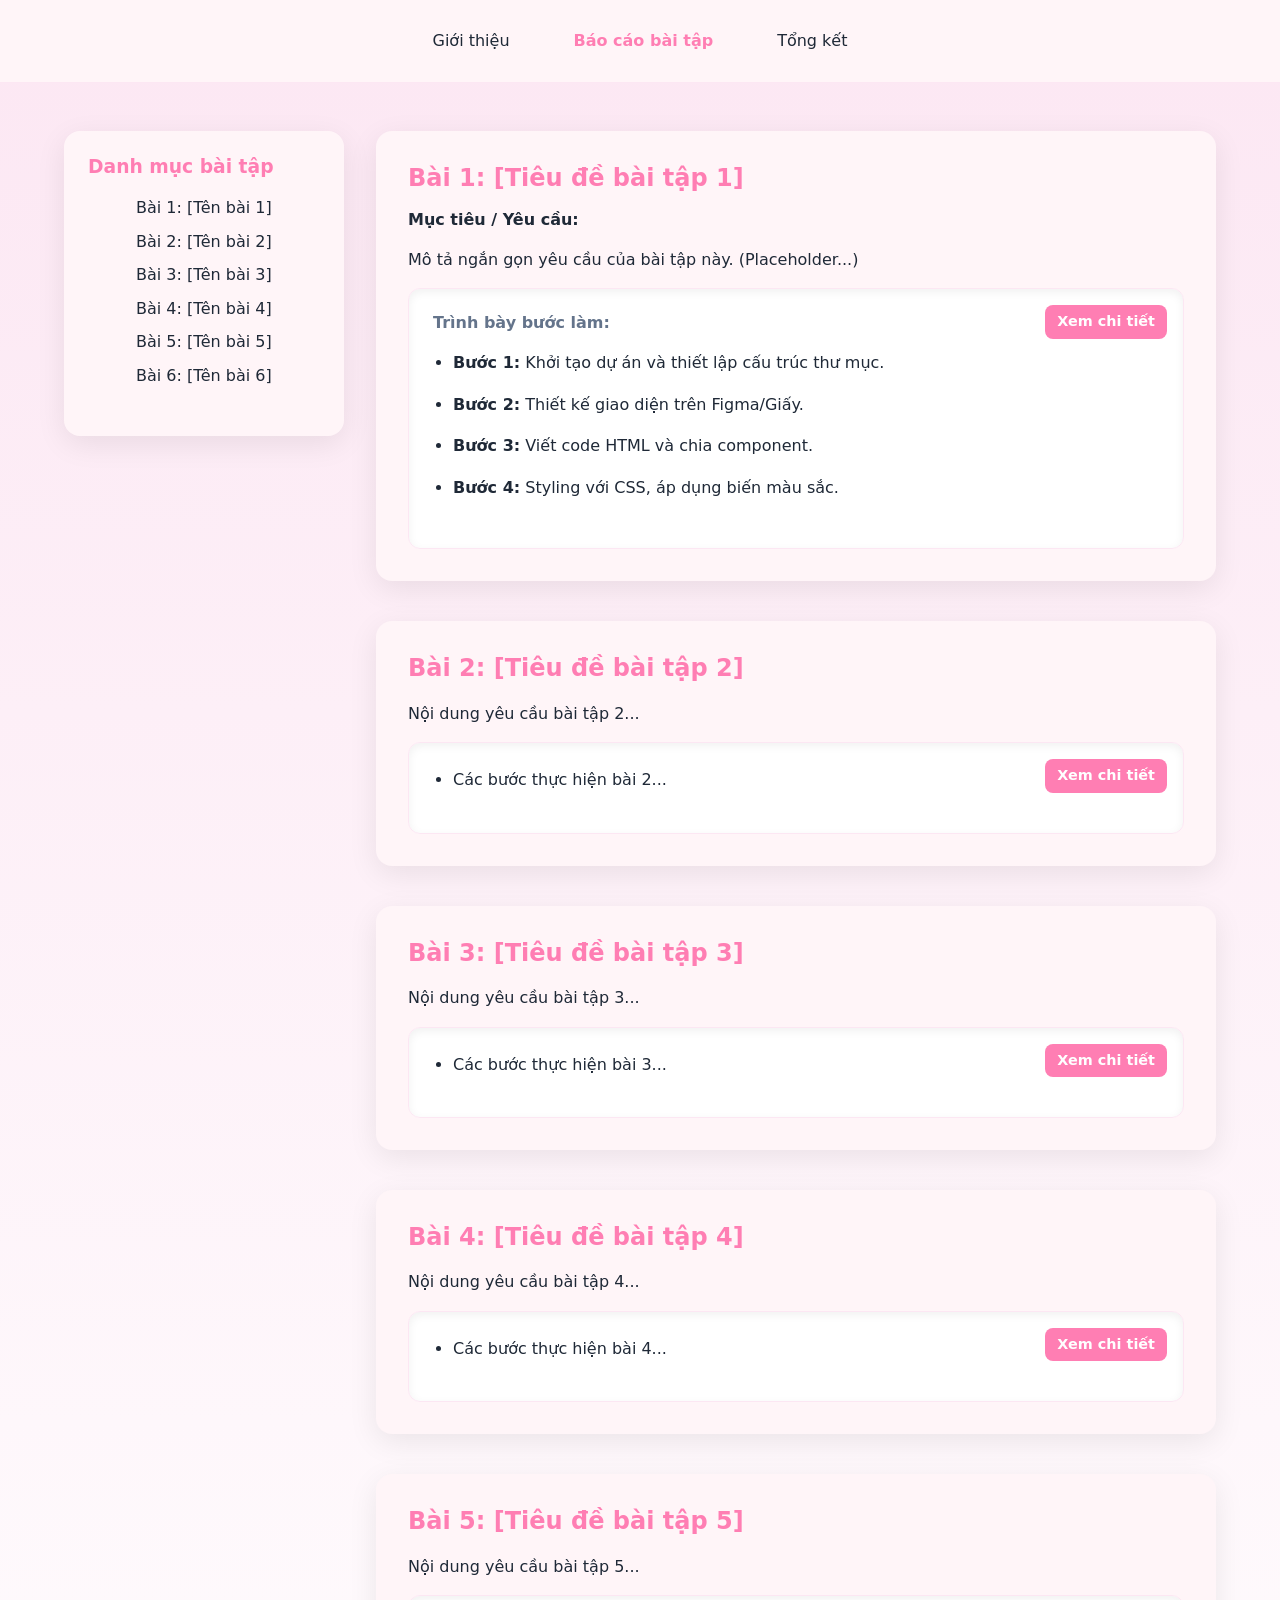
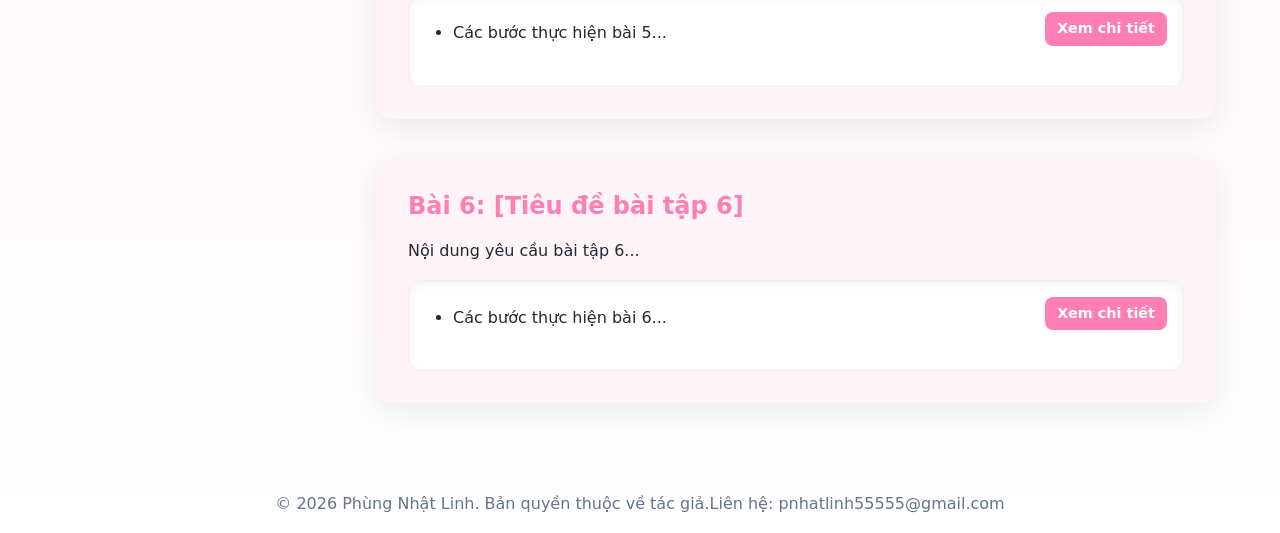
==== pages/report.html @ dfdbf429 "first commit" ====
<!DOCTYPE html>
<html lang="vi">
<head>
    <meta charset="UTF-8">
    <meta name="viewport" content="width=device-width, initial-scale=1.0">
    <title>Báo cáo bài tập - Portfolio</title>
    <!-- Chú ý đường dẫn lùi về 1 thư mục -->
    <link rel="stylesheet" href="../assets/css/global.css">
</head>
<body class="gradient-bg"> <!-- Thêm class gradient-bg vào body -->

    <!-- Header & Navigation -->
    <header class="bg-alt sticky-top" style="border-bottom: 1px solid var(--tertiary);">
        <div class="container py-16">
            <nav class="flex justify-center gap-24">
                <a href="../index.html" class="nav-link">Giới thiệu</a>
                <a href="./report.html" class="nav-link text-primary" style="font-weight: bold;">Báo cáo bài tập</a>
                <a href="./summary.html" class="nav-link">Tổng kết</a>
            </nav>
        </div>
    </header>

    <main class="container py-40">
        <!-- Layout Drawer bên trái và Content bên phải -->
        <div class="grid grid-drawer gap-24">
            
            <!-- Side Navigation Drawer -->
            <aside class="drawer">
                <div class="card-floating p-24 sticky-top" style="top: 80px;">
                    <h3 class="text-primary mb-16">Danh mục bài tập</h3>
                    <ul class="flex flex-col gap-12" style="list-style: none;">
                        <li><a href="#bai1" class="nav-link">Bài 1: [Tên bài 1]</a></li>
                        <li><a href="#bai2" class="nav-link">Bài 2: [Tên bài 2]</a></li>
                        <li><a href="#bai3" class="nav-link">Bài 3: [Tên bài 3]</a></li>
                        <li><a href="#bai4" class="nav-link">Bài 4: [Tên bài 4]</a></li>
                        <li><a href="#bai5" class="nav-link">Bài 5: [Tên bài 5]</a></li>
                        <li><a href="#bai6" class="nav-link">Bài 6: [Tên bài 6]</a></li>
                    </ul>
                </div>
            </aside>

            <!-- Main Content: Các Section Bài Tập -->
            <div class="flex flex-col gap-40">
                
                <!-- BÀI TẬP 1 -->
                <section id="bai1" class="card-floating p-40">
                    <h2 class="text-primary mb-16">Bài 1: [Tiêu đề bài tập 1]</h2>
                    
                    <div class="mb-24">
                        <h4 class="mb-8">Mục tiêu / Yêu cầu:</h4>
                        <p>Mô tả ngắn gọn yêu cầu của bài tập này. (Placeholder...)</p>
                    </div>

                    <!-- Phần trình bày bước làm (Inset Shadow) -->
                    <div class="box-inset p-24" style="position: relative;">
                        <!-- Nút xem chi tiết ở góc phải trên của box -->
                        <button class="btn bg-primary" onclick="openDialog('dialog-pdf-1')" style="position: absolute; top: 16px; right: 16px; font-size: 0.9rem; padding: 6px 12px;">
                            Xem chi tiết
                        </button>
                        
                        <h4 class="mb-16 text-secondary">Trình bày bước làm:</h4>
                        <ul style="padding-left: 20px; display: flex; flex-direction: column; gap: 8px; width: 80%;">
                            <li><strong>Bước 1:</strong> Khởi tạo dự án và thiết lập cấu trúc thư mục.</li>
                            <li><strong>Bước 2:</strong> Thiết kế giao diện trên Figma/Giấy.</li>
                            <li><strong>Bước 3:</strong> Viết code HTML và chia component.</li>
                            <li><strong>Bước 4:</strong> Styling với CSS, áp dụng biến màu sắc.</li>
                        </ul>
                    </div>
                </section>

                <!-- BÀI TẬP 2 (Placeholder) -->
                <section id="bai2" class="card-floating p-40">
                    <h2 class="text-primary mb-16">Bài 2: [Tiêu đề bài tập 2]</h2>
                    <p class="mb-24">Nội dung yêu cầu bài tập 2...</p>
                    <div class="box-inset p-24 relative">
                        <button class="btn bg-primary" onclick="openDialog('dialog-pdf-1')" style="position: absolute; top: 16px; right: 16px; font-size: 0.9rem; padding: 6px 12px;">Xem chi tiết</button>
                        <ul style="padding-left: 20px;">
                            <li>Các bước thực hiện bài 2...</li>
                        </ul>
                    </div>
                </section>

                <!-- BÀI TẬP 3 (Placeholder) -->
                <section id="bai3" class="card-floating p-40">
                    <h2 class="text-primary mb-16">Bài 3: [Tiêu đề bài tập 3]</h2>
                    <p class="mb-24">Nội dung yêu cầu bài tập 3...</p>
                    <div class="box-inset p-24 relative">
                        <button class="btn bg-primary" onclick="openDialog('dialog-pdf-1')" style="position: absolute; top: 16px; right: 16px; font-size: 0.9rem; padding: 6px 12px;">Xem chi tiết</button>
                        <ul style="padding-left: 20px;">
                            <li>Các bước thực hiện bài 3...</li>
                        </ul>
                    </div>
                </section>

                <!-- BÀI TẬP 4 (Placeholder) -->
                <section id="bai4" class="card-floating p-40">
                    <h2 class="text-primary mb-16">Bài 4: [Tiêu đề bài tập 4]</h2>
                    <p class="mb-24">Nội dung yêu cầu bài tập 4...</p>
                    <div class="box-inset p-24 relative">
                        <button class="btn bg-primary" onclick="openDialog('dialog-pdf-1')" style="position: absolute; top: 16px; right: 16px; font-size: 0.9rem; padding: 6px 12px;">Xem chi tiết</button>
                        <ul style="padding-left: 20px;">
                            <li>Các bước thực hiện bài 4...</li>
                        </ul>
                    </div>
                </section>

                <!-- BÀI TẬP 5 (Placeholder) -->
                <section id="bai5" class="card-floating p-40">
                    <h2 class="text-primary mb-16">Bài 5: [Tiêu đề bài tập 5]</h2>
                    <p class="mb-24">Nội dung yêu cầu bài tập 5...</p>
                    <div class="box-inset p-24 relative">
                        <button class="btn bg-primary" onclick="openDialog('dialog-pdf-1')" style="position: absolute; top: 16px; right: 16px; font-size: 0.9rem; padding: 6px 12px;">Xem chi tiết</button>
                        <ul style="padding-left: 20px;">
                            <li>Các bước thực hiện bài 5...</li>
                        </ul>
                    </div>
                </section>

                <!-- BÀI TẬP 6 (Placeholder) -->
                <section id="bai6" class="card-floating p-40">
                    <h2 class="text-primary mb-16">Bài 6: [Tiêu đề bài tập 6]</h2>
                    <p class="mb-24">Nội dung yêu cầu bài tập 6...</p>
                    <div class="box-inset p-24 relative">
                        <button class="btn bg-primary" onclick="openDialog('dialog-pdf-1')" style="position: absolute; top: 16px; right: 16px; font-size: 0.9rem; padding: 6px 12px;">Xem chi tiết</button>
                        <ul style="padding-left: 20px;">
                            <li>Các bước thực hiện bài 6...</li>
                        </ul>
                    </div>
                </section>
            </div>
        </div>
    </main>

    <!-- Hộp thoại Dialog Overlay hiển thị PDF -->
    <div id="dialog-pdf-1" class="overlay hidden">
        <div class="dialog card-floating p-24 flex flex-col">
            <div class="flex justify-between items-center mb-16">
                <h3 class="text-primary">Chi tiết bài làm (PDF)</h3>
                <!-- Nút đóng -->
                <button class="btn bg-error" onclick="closeDialog('dialog-pdf-1')" style="padding: 4px 10px;">Đóng ✖</button>
            </div>
            
            <!-- Vùng không gian hiển thị PDF -->
            <div class="box-inset flex-grow w-100" style="height: 70vh;">
                <!-- Sử dụng iframe để nhúng PDF, thay src bằng đường dẫn file pdf trong thư mục assets -->
                <!-- Ví dụ: src="../assets/sample.pdf" -->
                <iframe src="" width="100%" height="100%" style="border: none;" title="Báo cáo PDF">
                    Trình duyệt của bạn không hỗ trợ xem PDF trực tiếp. Vui lòng tải xuống.
                </iframe>
            </div>
        </div>
    </div>

    <!-- Script nhỏ gọn xử lý Dialog cho tĩnh thuần -->
    <script>
        function openDialog(id) {
            document.getElementById(id).classList.remove('hidden');
            document.body.style.overflow = 'hidden'; // Khóa cuộn trang nền
        }
        function closeDialog(id) {
            document.getElementById(id).classList.add('hidden');
            document.body.style.overflow = 'auto'; // Mở lại cuộn trang
        }
    </script>
</body>
<footer>
    <div class="container text-secondary flex items-center justify-center">
        <p>&copy; 2026 Phùng Nhật Linh. Bản quyền thuộc về tác giả.</p>
        <p>Liên hệ: <a href="mailto:[pnhatlinh55555@gmail.com]" class="text-secondary hover:text-primary">pnhatlinh55555@gmail.com</a></p>
    </div>
</footer>
</html>
---- assets/css/global.css ----
/* =========================================
   GLOBAL CSS - SAKURA THEME (COMPONENT-BASED)
   ========================================= */

/* 1. CSS Reset & Typography */
*, *::before, *::after {
    box-sizing: border-box;
    margin: 0;
    padding: 0;
}

html {
    scroll-behavior: smooth;
}

body {
    font-family: system-ui, -apple-system, BlinkMacSystemFont, "Segoe UI", Roboto, sans-serif;
    line-height: 1.6;
    background-color: var(--bg-color);
    color: var(--text-color);
    transition: background-color 0.3s, color 0.3s;
    font-size: 16px;
}

h1, h2, h3, h4, h5, h6 {
    line-height: 1.3;
    color: var(--text-color);
    margin-bottom: 1rem;
}

p {
    margin-bottom: 1rem;
}

ul, ol {
    list-style: none;
}

a {
    text-decoration: none;
    color: inherit;
    transition: color 0.2s ease;
}

button, input, textarea {
    font-family: inherit;
    border: none;
    outline: none;
}

img {
    max-width: 100%;
    height: auto;
    display: block;
}

/* 2. Biến Theme (Sakura Light/Dark) */
:root {
    --primary: #ff7eb3;      
    --secondary: #64748b;    
    --tertiary: #fce7f3;     
    --success: #10b981;      
    --error: #ef4444;        
    --disable: #94a3b8;      
    
    --bg-color: #ffffff;     
    --bg-alt: #fff5f8;       
    --text-color: #1f2937;
}

@media (prefers-color-scheme: dark) {
    :root {
        --primary: #db2777;      
        --secondary: #475569;
        --tertiary: #374151;     
        --success: #059669;
        --error: #dc2626;
        --disable: #4b5563;
        
        --bg-color: #121212;     
        --bg-alt: #1f1f1f;
        --text-color: #f9fafb;
    }
}

/* 3. Layout Basics */
.container {
    width: 100%;
    max-width: 1200px;
    margin: 0 auto;
    padding: 0 24px;
}

.flex { display: flex; }
.flex-col { flex-direction: column; }
.items-center { align-items: center; }
.justify-center { justify-content: center; }
.justify-between { justify-content: space-between; }
.text-center { text-align: center; }
.text-primary { color: var(--primary); }
.text-secondary { color: var(--secondary); }
.text-error { color: var(--error); }
.relative { position: relative; }
.hidden { display: none !important; }

/* 4. Components */

/* Header & Nav */
header {
    background-color: var(--bg-alt);
    border-bottom: 1px solid var(--tertiary);
    padding: 16px 0;
    position: sticky;
    top: 0;
    z-index: 100;
}

header nav {
    display: flex;
    justify-content: center;
    gap: 16px;
}

.nav-link {
    padding: 12px 24px;
    border-radius: 8px;
    font-weight: 500;
}

.nav-link:hover {
    background-color: var(--tertiary);
    color: var(--primary);
}

/* Nút bấm (Buttons) */
.btn {
    display: inline-flex;
    align-items: center;
    justify-content: center;
    padding: 14px 28px;
    border-radius: 8px;
    font-weight: 600;
    font-size: 1rem;
    cursor: pointer;
    transition: transform 0.2s ease, opacity 0.2s ease;
    line-height: 1.5;
}

.btn:hover {
    opacity: 0.9;
    transform: translateY(-2px);
}

.btn:active {
    transform: translateY(0);
}

.bg-primary { background-color: var(--primary); color: #fff; }
.bg-secondary { background-color: var(--secondary); color: #fff; }
.bg-error { background-color: var(--error); color: #fff; }

/* Floating Card Component */
.card-floating {
    background-color: var(--bg-alt);
    border-radius: 16px;
    padding: 32px;
    box-shadow: 0 8px 30px rgba(0, 0, 0, 0.08);
    transition: box-shadow 0.3s ease;
    margin-bottom: 40px;
}

@media (prefers-color-scheme: dark) {
    .card-floating {
        box-shadow: 0 8px 30px rgba(0, 0, 0, 0.4);
        border: 1px solid var(--tertiary);
    }
}

/* Inset Box Component */
.box-inset {
    background-color: var(--bg-color);
    border-radius: 12px;
    padding: 24px;
    box-shadow: inset 0 3px 10px rgba(0, 0, 0, 0.06);
    border: 1px solid var(--tertiary);
}

@media (prefers-color-scheme: dark) {
    .box-inset {
        box-shadow: inset 0 3px 10px rgba(0, 0, 0, 0.5);
    }
}

/* Content Formatting inside Components */
.card-floating ul, .box-inset ul {
    padding-left: 24px;
    list-style-type: disc;
    margin-bottom: 1rem;
}

.card-floating ul li, .box-inset ul li {
    margin-bottom: 8px;
}

/* Gradient Background (Dành riêng cho body trang Report) */
.gradient-bg {
    background: linear-gradient(180deg, var(--tertiary) 0%, var(--bg-color) 100%);
    /* background: var(--tertiary); */
    min-height: 100vh;
}

@media (prefers-color-scheme: dark) {
    .gradient-bg {
        /* background: linear-gradient(180deg, rgba(219, 39, 119, 0.1) 0%, var(--bg-color) 100%); */
        background: var(--bg-color);
    }
}

/* Grids Layout (Responsive Abstract) */
.grid-hero, .grid-drawer, .grid-cols-2 {
    display: grid;
    gap: 32px;
}

.grid-cols-2 {
    grid-template-columns: 1fr;
}

main.container {
    padding-top: 48px;
    padding-bottom: 48px;
}

/* Drawer / Sidebar */
.drawer .card-floating {
    padding: 24px;
    position: sticky;
    top: 100px;
}

/* Overlay & Dialog (Hộp thoại) */
.overlay {
    position: fixed;
    top: 0;
    left: 0;
    width: 100vw;
    height: 100vh;
    background-color: rgba(0, 0, 0, 0.6);
    backdrop-filter: blur(4px);
    display: flex;
    align-items: center;
    justify-content: center;
    z-index: 1000;
}

.dialog {
    width: 90%;
    max-width: 900px;
    max-height: 90vh;
    overflow-y: auto;
    margin-bottom: 0; /* Override class card-floating */
}

/* Responsive Queries */
@media (min-width: 768px) {
    .grid-hero {
        grid-template-columns: 300px 1fr;
        align-items: center;
    }
    
    .grid-drawer {
        grid-template-columns: 280px 1fr;
        align-items: start;
    }

    .grid-cols-2 {
        grid-template-columns: repeat(2, 1fr);
    }
}
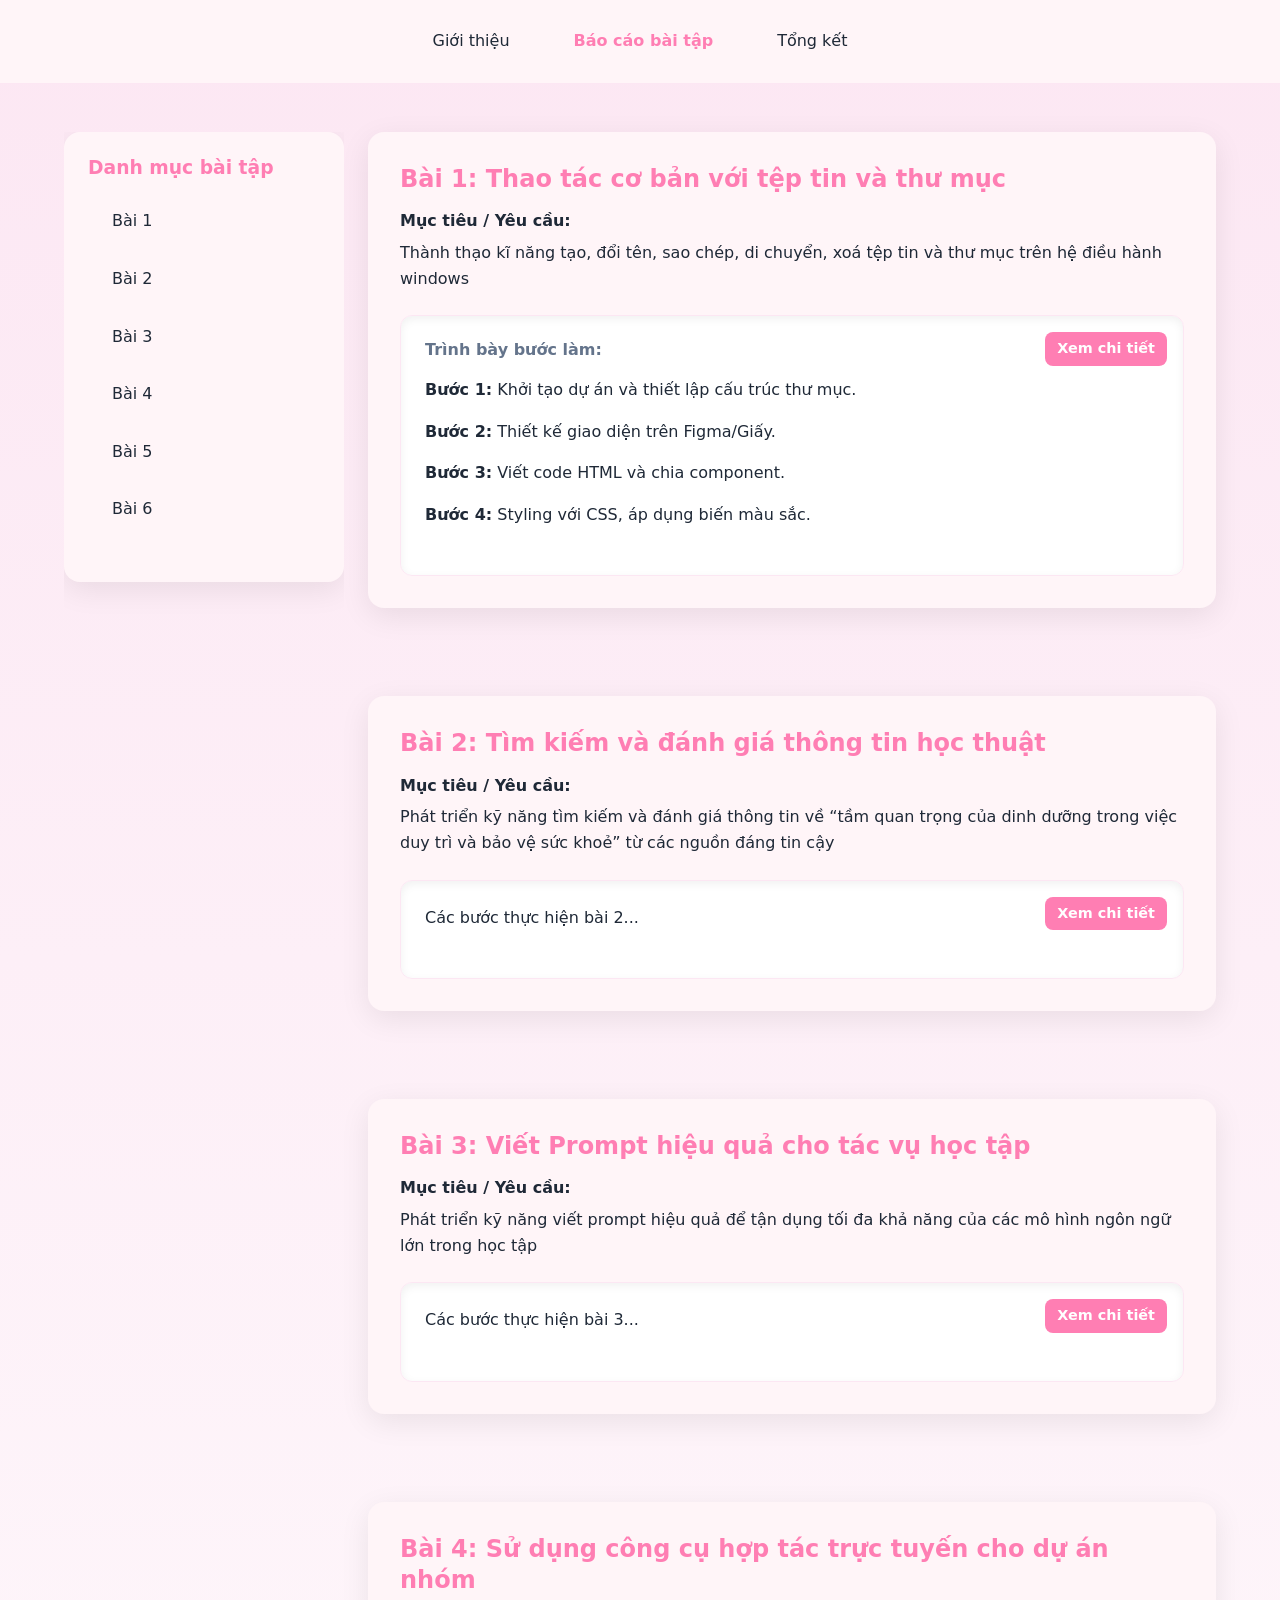
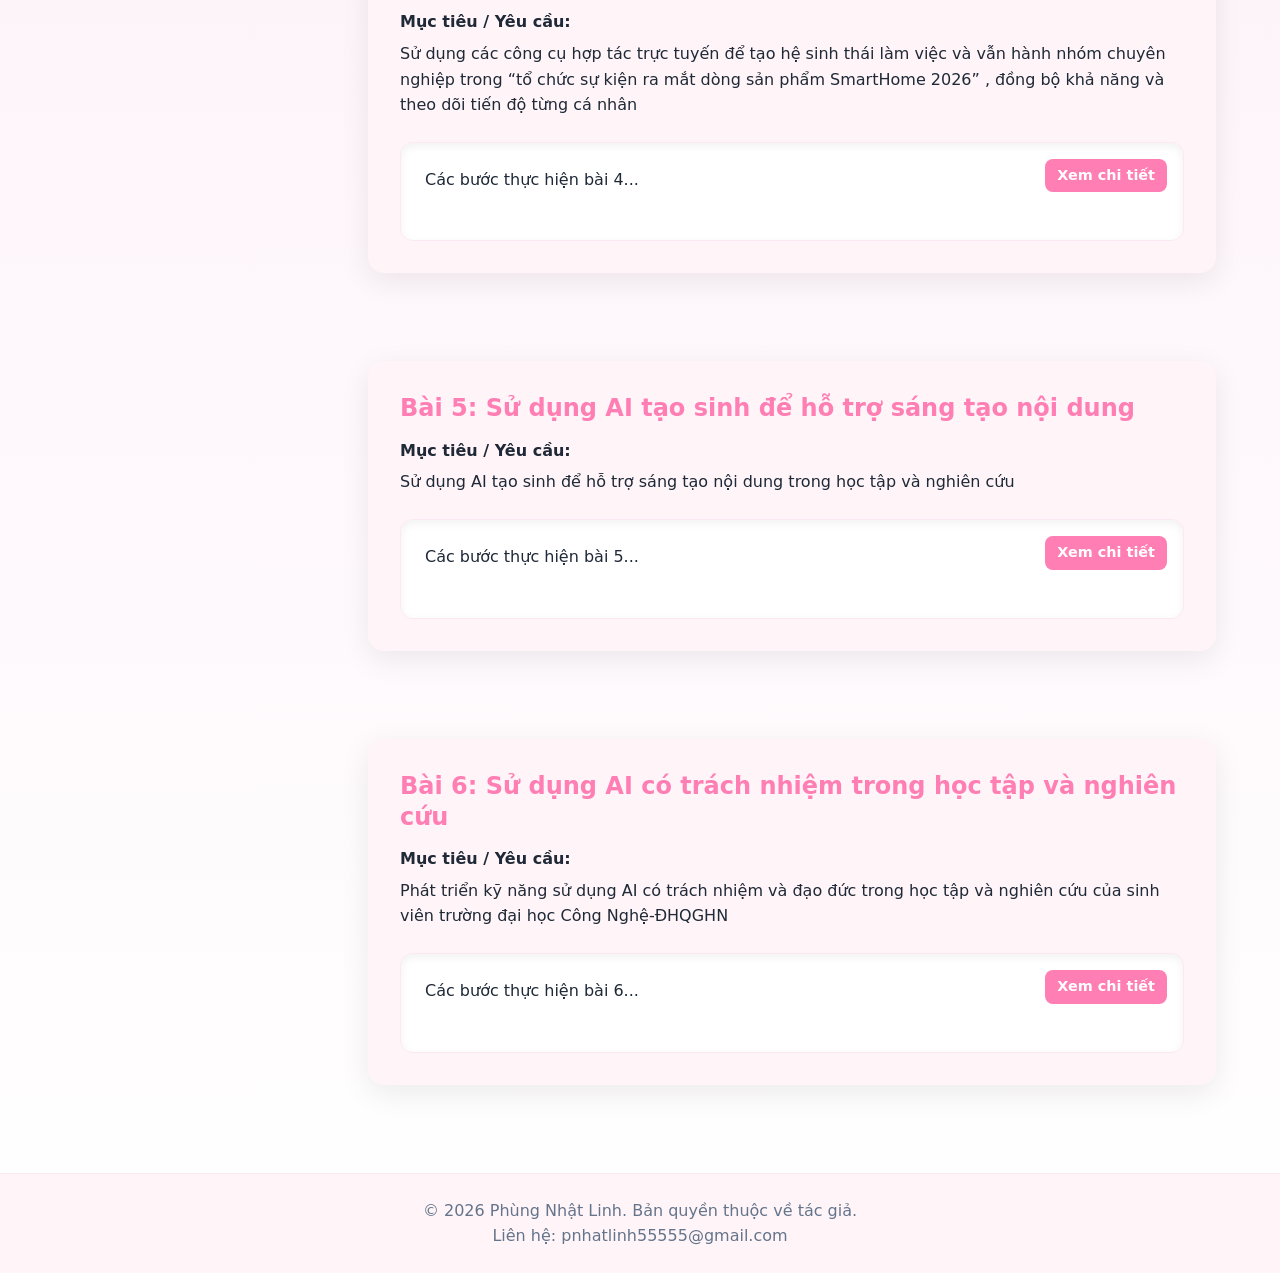
==== commit e8629fae: "1" ====
--- a/pages/report.html
+++ b/pages/report.html
@@ -4,15 +4,14 @@
     <meta charset="UTF-8">
     <meta name="viewport" content="width=device-width, initial-scale=1.0">
     <title>Báo cáo bài tập - Portfolio</title>
-    <!-- Chú ý đường dẫn lùi về 1 thư mục -->
     <link rel="stylesheet" href="../assets/css/global.css">
 </head>
-<body class="gradient-bg"> <!-- Thêm class gradient-bg vào body -->
+<body class="gradient-bg">
 
     <!-- Header & Navigation -->
-    <header class="bg-alt sticky-top" style="border-bottom: 1px solid var(--tertiary);">
-        <div class="container py-16">
-            <nav class="flex justify-center gap-24">
+    <header>
+        <div class="container">
+            <nav>
                 <a href="../index.html" class="nav-link">Giới thiệu</a>
                 <a href="./report.html" class="nav-link text-primary" style="font-weight: bold;">Báo cáo bài tập</a>
                 <a href="./summary.html" class="nav-link">Tổng kết</a>
@@ -20,46 +19,43 @@
         </div>
     </header>
 
-    <main class="container py-40">
-        <!-- Layout Drawer bên trái và Content bên phải -->
-        <div class="grid grid-drawer gap-24">
+    <main class="container">
+        <!-- Layout Wrapper cho Drawer & Content -->
+        <div class="layout-wrapper">
             
             <!-- Side Navigation Drawer -->
-            <aside class="drawer">
-                <div class="card-floating p-24 sticky-top" style="top: 80px;">
-                    <h3 class="text-primary mb-16">Danh mục bài tập</h3>
-                    <ul class="flex flex-col gap-12" style="list-style: none;">
-                        <li><a href="#bai1" class="nav-link">Bài 1: [Tên bài 1]</a></li>
-                        <li><a href="#bai2" class="nav-link">Bài 2: [Tên bài 2]</a></li>
-                        <li><a href="#bai3" class="nav-link">Bài 3: [Tên bài 3]</a></li>
-                        <li><a href="#bai4" class="nav-link">Bài 4: [Tên bài 4]</a></li>
-                        <li><a href="#bai5" class="nav-link">Bài 5: [Tên bài 5]</a></li>
-                        <li><a href="#bai6" class="nav-link">Bài 6: [Tên bài 6]</a></li>
+            <aside class="drawer drawer-open">
+                <div class="card-floating" style="padding: 24px;">
+                    <h3 class="text-primary drawer-title">Danh mục bài tập</h3>
+                    <ul class="flex flex-col">
+                        <li><a href="#bai1" class="nav-link">Bài 1</a></li>
+                        <li><a href="#bai2" class="nav-link">Bài 2</a></li>
+                        <li><a href="#bai3" class="nav-link">Bài 3</a></li>
+                        <li><a href="#bai4" class="nav-link">Bài 4</a></li>
+                        <li><a href="#bai5" class="nav-link">Bài 5</a></li>
+                        <li><a href="#bai6" class="nav-link">Bài 6</a></li>
                     </ul>
                 </div>
             </aside>
 
             <!-- Main Content: Các Section Bài Tập -->
-            <div class="flex flex-col gap-40">
+            <div class="content-main">
                 
                 <!-- BÀI TẬP 1 -->
-                <section id="bai1" class="card-floating p-40">
-                    <h2 class="text-primary mb-16">Bài 1: [Tiêu đề bài tập 1]</h2>
+                <section id="bai1" class="card-floating">
+                    <h2 class="text-primary">Bài 1: Thao tác cơ bản với tệp tin và thư mục</h2>
                     
-                    <div class="mb-24">
-                        <h4 class="mb-8">Mục tiêu / Yêu cầu:</h4>
-                        <p>Mô tả ngắn gọn yêu cầu của bài tập này. (Placeholder...)</p>
+                    <div class="task-desc">
+                        <h4>Mục tiêu / Yêu cầu:</h4>
+                        <p>Thành thạo kĩ năng tạo, đổi tên, sao chép, di chuyển, xoá tệp tin và thư mục trên hệ điều hành windows</p>
                     </div>
 
-                    <!-- Phần trình bày bước làm (Inset Shadow) -->
-                    <div class="box-inset p-24" style="position: relative;">
-                        <!-- Nút xem chi tiết ở góc phải trên của box -->
-                        <button class="btn bg-primary" onclick="openDialog('dialog-pdf-1')" style="position: absolute; top: 16px; right: 16px; font-size: 0.9rem; padding: 6px 12px;">
-                            Xem chi tiết
-                        </button>
+                    <!-- Phần trình bày bước làm -->
+                    <div class="box-inset relative">
+                        <button class="btn bg-primary btn-detail" onclick="openDialog('1.pdf')">Xem chi tiết</button>
                         
-                        <h4 class="mb-16 text-secondary">Trình bày bước làm:</h4>
-                        <ul style="padding-left: 20px; display: flex; flex-direction: column; gap: 8px; width: 80%;">
+                        <h4 class="text-secondary">Trình bày bước làm:</h4>
+                        <ul class="step-list">
                             <li><strong>Bước 1:</strong> Khởi tạo dự án và thiết lập cấu trúc thư mục.</li>
                             <li><strong>Bước 2:</strong> Thiết kế giao diện trên Figma/Giấy.</li>
                             <li><strong>Bước 3:</strong> Viết code HTML và chia component.</li>
@@ -68,105 +64,129 @@
                     </div>
                 </section>
 
-                <!-- BÀI TẬP 2 (Placeholder) -->
-                <section id="bai2" class="card-floating p-40">
-                    <h2 class="text-primary mb-16">Bài 2: [Tiêu đề bài tập 2]</h2>
-                    <p class="mb-24">Nội dung yêu cầu bài tập 2...</p>
-                    <div class="box-inset p-24 relative">
-                        <button class="btn bg-primary" onclick="openDialog('dialog-pdf-1')" style="position: absolute; top: 16px; right: 16px; font-size: 0.9rem; padding: 6px 12px;">Xem chi tiết</button>
-                        <ul style="padding-left: 20px;">
+                <!-- BÀI TẬP 2 -->
+                <section id="bai2" class="card-floating">
+                    <h2 class="text-primary">Bài 2: Tìm kiếm và đánh giá thông tin học thuật</h2>
+                    <div class="task-desc">
+                        <h4>Mục tiêu / Yêu cầu:</h4>
+                        <p>Phát triển kỹ năng tìm kiếm và đánh giá thông tin về “tầm quan trọng của dinh dưỡng trong việc duy trì và bảo vệ sức khoẻ” từ các nguồn đáng tin cậy</p>
+                    </div>
+                    <div class="box-inset relative">
+                        <button class="btn bg-primary btn-detail" onclick="openDialog('2.pdf')">Xem chi tiết</button>
+                        <ul class="step-list">
                             <li>Các bước thực hiện bài 2...</li>
                         </ul>
                     </div>
                 </section>
 
-                <!-- BÀI TẬP 3 (Placeholder) -->
-                <section id="bai3" class="card-floating p-40">
-                    <h2 class="text-primary mb-16">Bài 3: [Tiêu đề bài tập 3]</h2>
-                    <p class="mb-24">Nội dung yêu cầu bài tập 3...</p>
-                    <div class="box-inset p-24 relative">
-                        <button class="btn bg-primary" onclick="openDialog('dialog-pdf-1')" style="position: absolute; top: 16px; right: 16px; font-size: 0.9rem; padding: 6px 12px;">Xem chi tiết</button>
-                        <ul style="padding-left: 20px;">
+                <!-- BÀI TẬP 3 -->
+                <section id="bai3" class="card-floating">
+                    <h2 class="text-primary">Bài 3: Viết Prompt hiệu quả cho tác vụ học tập</h2>
+                    <div class="task-desc">
+                        <h4>Mục tiêu / Yêu cầu:</h4>
+                        <p>Phát triển kỹ năng viết prompt hiệu quả để tận dụng tối đa khả năng của các mô hình ngôn ngữ lớn trong học tập</p>
+                    </div>
+                    <div class="box-inset relative">
+                        <button class="btn bg-primary btn-detail" onclick="openDialog('3.pdf')">Xem chi tiết</button>
+                        <ul class="step-list">
                             <li>Các bước thực hiện bài 3...</li>
                         </ul>
                     </div>
                 </section>
 
-                <!-- BÀI TẬP 4 (Placeholder) -->
-                <section id="bai4" class="card-floating p-40">
-                    <h2 class="text-primary mb-16">Bài 4: [Tiêu đề bài tập 4]</h2>
-                    <p class="mb-24">Nội dung yêu cầu bài tập 4...</p>
-                    <div class="box-inset p-24 relative">
-                        <button class="btn bg-primary" onclick="openDialog('dialog-pdf-1')" style="position: absolute; top: 16px; right: 16px; font-size: 0.9rem; padding: 6px 12px;">Xem chi tiết</button>
-                        <ul style="padding-left: 20px;">
+                <!-- BÀI TẬP 4 -->
+                <section id="bai4" class="card-floating">
+                    <h2 class="text-primary">Bài 4: Sử dụng công cụ hợp tác trực tuyến cho dự án nhóm</h2>
+                    <div class="task-desc">
+                        <h4>Mục tiêu / Yêu cầu:</h4>
+                        <p>Sử dụng các công cụ hợp tác trực tuyến để tạo hệ sinh thái làm việc và vẫn hành nhóm chuyên nghiệp trong “tổ chức sự kiện ra mắt dòng sản phẩm SmartHome 2026” , đồng bộ khả năng và theo dõi tiến độ từng cá nhân</p>
+                    </div>
+                    <div class="box-inset relative">
+                        <button class="btn bg-primary btn-detail" onclick="openDialog('4.pdf')">Xem chi tiết</button>
+                        <ul class="step-list">
                             <li>Các bước thực hiện bài 4...</li>
                         </ul>
                     </div>
                 </section>
 
-                <!-- BÀI TẬP 5 (Placeholder) -->
-                <section id="bai5" class="card-floating p-40">
-                    <h2 class="text-primary mb-16">Bài 5: [Tiêu đề bài tập 5]</h2>
-                    <p class="mb-24">Nội dung yêu cầu bài tập 5...</p>
-                    <div class="box-inset p-24 relative">
-                        <button class="btn bg-primary" onclick="openDialog('dialog-pdf-1')" style="position: absolute; top: 16px; right: 16px; font-size: 0.9rem; padding: 6px 12px;">Xem chi tiết</button>
-                        <ul style="padding-left: 20px;">
+                <!-- BÀI TẬP 5 -->
+                <section id="bai5" class="card-floating">
+                    <h2 class="text-primary">Bài 5: Sử dụng AI tạo sinh để hỗ trợ sáng tạo nội dung</h2>
+                    <div class="task-desc">
+                        <h4>Mục tiêu / Yêu cầu:</h4>
+                        <p>Sử dụng AI tạo sinh để hỗ trợ sáng tạo nội dung trong học tập và nghiên cứu</p>
+                    </div>
+                    <div class="box-inset relative">
+                        <button class="btn bg-primary btn-detail" onclick="openDialog('5.pdf')">Xem chi tiết</button>
+                        <ul class="step-list">
                             <li>Các bước thực hiện bài 5...</li>
                         </ul>
                     </div>
                 </section>
 
-                <!-- BÀI TẬP 6 (Placeholder) -->
-                <section id="bai6" class="card-floating p-40">
-                    <h2 class="text-primary mb-16">Bài 6: [Tiêu đề bài tập 6]</h2>
-                    <p class="mb-24">Nội dung yêu cầu bài tập 6...</p>
-                    <div class="box-inset p-24 relative">
-                        <button class="btn bg-primary" onclick="openDialog('dialog-pdf-1')" style="position: absolute; top: 16px; right: 16px; font-size: 0.9rem; padding: 6px 12px;">Xem chi tiết</button>
-                        <ul style="padding-left: 20px;">
+                <!-- BÀI TẬP 6 -->
+                <section id="bai6" class="card-floating">
+                    <h2 class="text-primary">Bài 6: Sử dụng AI có trách nhiệm trong học tập và nghiên cứu</h2>
+                    <div class="task-desc">
+                        <h4>Mục tiêu / Yêu cầu:</h4>
+                        <p>Phát triển kỹ năng sử dụng AI có trách nhiệm và đạo đức trong học tập và nghiên cứu của sinh viên trường đại học Công Nghệ-ĐHQGHN</p>
+                    </div>
+                    <div class="box-inset relative">
+                        <button class="btn bg-primary btn-detail" onclick="openDialog('6.pdf')">Xem chi tiết</button>
+                        <ul class="step-list">
                             <li>Các bước thực hiện bài 6...</li>
                         </ul>
                     </div>
                 </section>
+
             </div>
         </div>
     </main>
 
-    <!-- Hộp thoại Dialog Overlay hiển thị PDF -->
-    <div id="dialog-pdf-1" class="overlay hidden">
-        <div class="dialog card-floating p-24 flex flex-col">
-            <div class="flex justify-between items-center mb-16">
+    <!-- Footer -->
+    <footer class="site-footer">
+        <div class="container text-secondary flex flex-col items-center justify-center">
+            <p>&copy; 2026 Phùng Nhật Linh. Bản quyền thuộc về tác giả.</p>
+            <p>Liên hệ: <a href="mailto:pnhatlinh55555@gmail.com" class="text-secondary hover:text-primary">pnhatlinh55555@gmail.com</a></p>
+        </div>
+    </footer>
+
+    <!-- Hộp thoại Dialog -->
+    <div id="dialog-pdf" class="overlay hidden">
+        <div class="dialog card-floating flex flex-col">
+            <div class="dialog-header flex justify-between items-center">
                 <h3 class="text-primary">Chi tiết bài làm (PDF)</h3>
-                <!-- Nút đóng -->
-                <button class="btn bg-error" onclick="closeDialog('dialog-pdf-1')" style="padding: 4px 10px;">Đóng ✖</button>
+                <button class="btn bg-error" onclick="closeDialog('dialog-pdf')">Đóng ✖</button>
             </div>
             
-            <!-- Vùng không gian hiển thị PDF -->
-            <div class="box-inset flex-grow w-100" style="height: 70vh;">
-                <!-- Sử dụng iframe để nhúng PDF, thay src bằng đường dẫn file pdf trong thư mục assets -->
-                <!-- Ví dụ: src="../assets/sample.pdf" -->
-                <iframe src="" width="100%" height="100%" style="border: none;" title="Báo cáo PDF">
+            <div class="box-inset flex-grow dialog-content">
+                <iframe id="pdf-viewer" src="" width="100%" height="100%" style="border: none;" title="Báo cáo PDF">
                     Trình duyệt của bạn không hỗ trợ xem PDF trực tiếp. Vui lòng tải xuống.
                 </iframe>
             </div>
         </div>
     </div>
 
-    <!-- Script nhỏ gọn xử lý Dialog cho tĩnh thuần -->
+    <!-- Script xử lý Dialog -->
     <script>
-        function openDialog(id) {
-            document.getElementById(id).classList.remove('hidden');
-            document.body.style.overflow = 'hidden'; // Khóa cuộn trang nền
+        function openDialog(fileName) {
+            const iframe = document.getElementById('pdf-viewer');
+            iframe.src = '../assets/pdf/' + fileName;
+            
+            // Mở hộp thoại
+            document.getElementById('dialog-pdf').classList.remove('hidden');
+            document.body.style.overflow = 'hidden';
         }
+
         function closeDialog(id) {
             document.getElementById(id).classList.add('hidden');
-            document.body.style.overflow = 'auto'; // Mở lại cuộn trang
+            document.body.style.overflow = 'auto'; 
+            
+            // Reset iframe khi đóng để giải phóng bộ nhớ
+            if(id === 'dialog-pdf') {
+                document.getElementById('pdf-viewer').src = '';
+            }
         }
     </script>
 </body>
-<footer>
-    <div class="container text-secondary flex items-center justify-center">
-        <p>&copy; 2026 Phùng Nhật Linh. Bản quyền thuộc về tác giả.</p>
-        <p>Liên hệ: <a href="mailto:[pnhatlinh55555@gmail.com]" class="text-secondary hover:text-primary">pnhatlinh55555@gmail.com</a></p>
-    </div>
-</footer>
 </html>
--- a/assets/css/global.css
+++ b/assets/css/global.css
@@ -11,6 +11,7 @@
 
 html {
     scroll-behavior: smooth;
+    scroll-padding-top: calc(var(--header-height) + 48px)
 }
 
 body {
@@ -20,6 +21,10 @@
     color: var(--text-color);
     transition: background-color 0.3s, color 0.3s;
     font-size: 16px;
+
+    display: flex;
+    flex-direction: column;
+    min-height: 100vh;
 }
 
 h1, h2, h3, h4, h5, h6 {
@@ -66,6 +71,8 @@
     --bg-color: #ffffff;     
     --bg-alt: #fff5f8;       
     --text-color: #1f2937;
+
+    --header-height: 84px;
 }
 
 @media (prefers-color-scheme: dark) {
@@ -80,6 +87,8 @@
         --bg-color: #121212;     
         --bg-alt: #1f1f1f;
         --text-color: #f9fafb;
+
+        --header-height: 84px;
     }
 }
 
@@ -113,6 +122,7 @@
     position: sticky;
     top: 0;
     z-index: 100;
+    height: var(--header-height);
 }
 
 header nav {
@@ -122,6 +132,7 @@
 }
 
 .nav-link {
+    display: block;
     padding: 12px 24px;
     border-radius: 8px;
     font-weight: 500;
@@ -193,8 +204,8 @@
 
 /* Content Formatting inside Components */
 .card-floating ul, .box-inset ul {
-    padding-left: 24px;
-    list-style-type: disc;
+    padding-left: 0;
+    list-style: none;
     margin-bottom: 1rem;
 }
 
@@ -229,13 +240,6 @@
 main.container {
     padding-top: 48px;
     padding-bottom: 48px;
-}
-
-/* Drawer / Sidebar */
-.drawer .card-floating {
-    padding: 24px;
-    position: sticky;
-    top: 100px;
 }
 
 /* Overlay & Dialog (Hộp thoại) */
@@ -257,9 +261,12 @@
     width: 90%;
     max-width: 900px;
     max-height: 90vh;
+    padding: 24px;
     overflow-y: auto;
     margin-bottom: 0; /* Override class card-floating */
 }
+    .dialog-header { margin-bottom: 16px; }
+    .dialog-content { height: 70vh; }
 
 /* Responsive Queries */
 @media (min-width: 768px) {
@@ -276,4 +283,77 @@
     .grid-cols-2 {
         grid-template-columns: repeat(2, 1fr);
     }
+}
+
+/* Layout Wrapper & Main Content */
+.layout-wrapper {
+    display: flex;
+    align-items: flex-start;
+    gap: 24px;
+}
+
+.content-main {
+    flex-grow: 1;
+    min-width: 0; /* Ngăn nội dung tràn chiều ngang */
+    display: flex;
+    flex-direction: column;
+    gap: 48px;
+}
+
+/* Drawer Component (Sticky & States) */
+.drawer {
+    position: sticky;
+    top: calc(var(--header-height) + 48px);
+    height: calc(100vh - var(--header-height) - 96px);
+    overflow-y: auto;
+    transition: width 0.3s ease, padding 0.3s ease;
+    flex-shrink: 0;
+    margin-bottom: 0; 
+}
+
+.drawer::-webkit-scrollbar { width: 4px; }
+.drawer::-webkit-scrollbar-thumb { background: var(--tertiary); border-radius: 4px; }
+
+.drawer-open { width: 280px; }
+.drawer-minimize { width: 80px; padding: 24px 12px; }
+.drawer-minimize .drawer-title { display: none; }
+.drawer-minimize .nav-link { font-size: 0; padding: 12px 8px; text-align: center; }
+
+/* Spacing cho Heading & Text trong Components */
+.drawer-title { margin-bottom: 16px; }
+
+.card-floating h2 { margin-bottom: 16px; }
+
+.task-desc { margin-bottom: 24px; }
+.task-desc h4 { margin-bottom: 8px; }
+
+.box-inset h4 { margin-bottom: 16px; }
+
+/* Component: Nút chi tiết góc phải */
+.btn-detail {
+    position: absolute;
+    top: 16px;
+    right: 16px;
+    font-size: 0.9rem;
+    padding: 6px 12px;
+}
+
+/* Component: Danh sách bước làm */
+.step-list {
+    padding-left: 20px;
+    width: 80%;
+    display: flex;
+    flex-direction: column;
+    gap: 8px;
+}
+
+.site-footer {
+    background-color: var(--bg-alt);
+    border-top: 1px solid var(--tertiary);
+    padding: 24px 0;
+    margin-top: auto; /* Đẩy footer xuống đáy cùng màn hình */
+}
+
+.site-footer p {
+    margin-bottom: 0; /* Reset margin mặc định của thẻ p */
 }
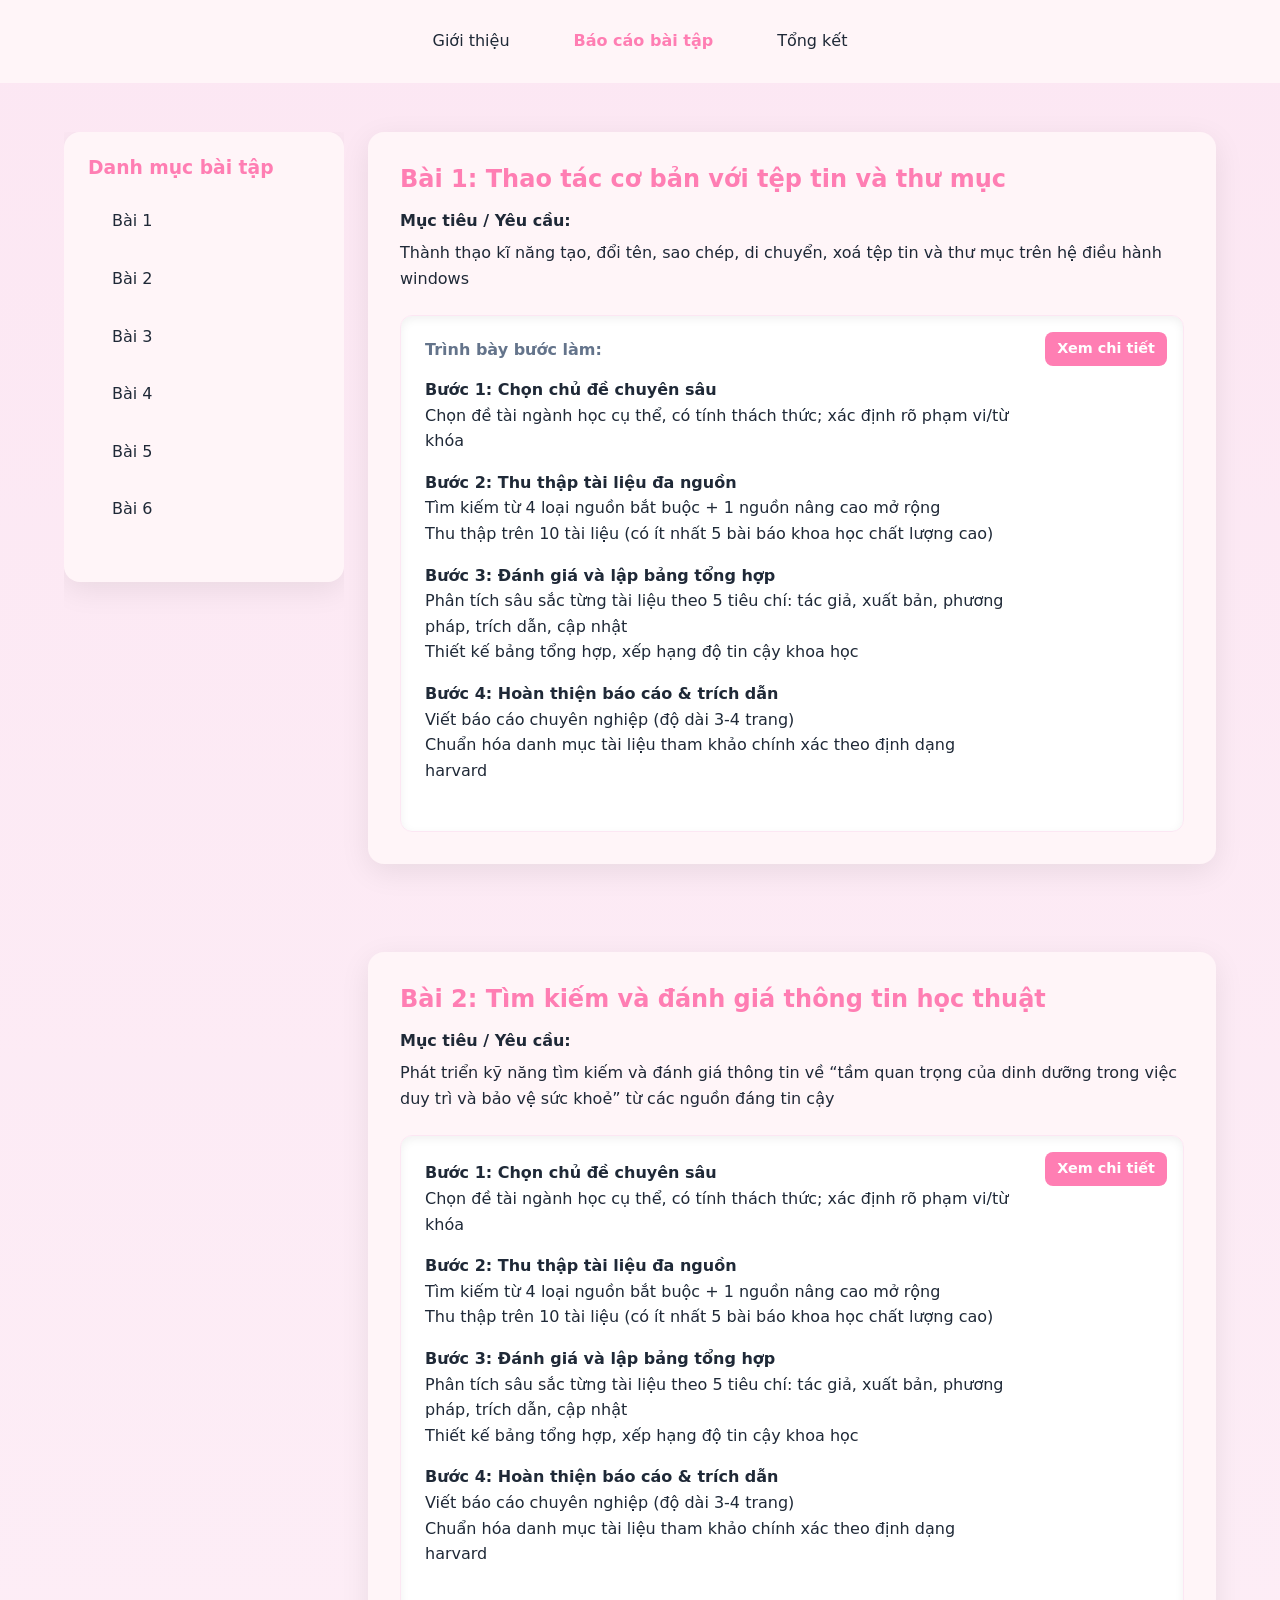
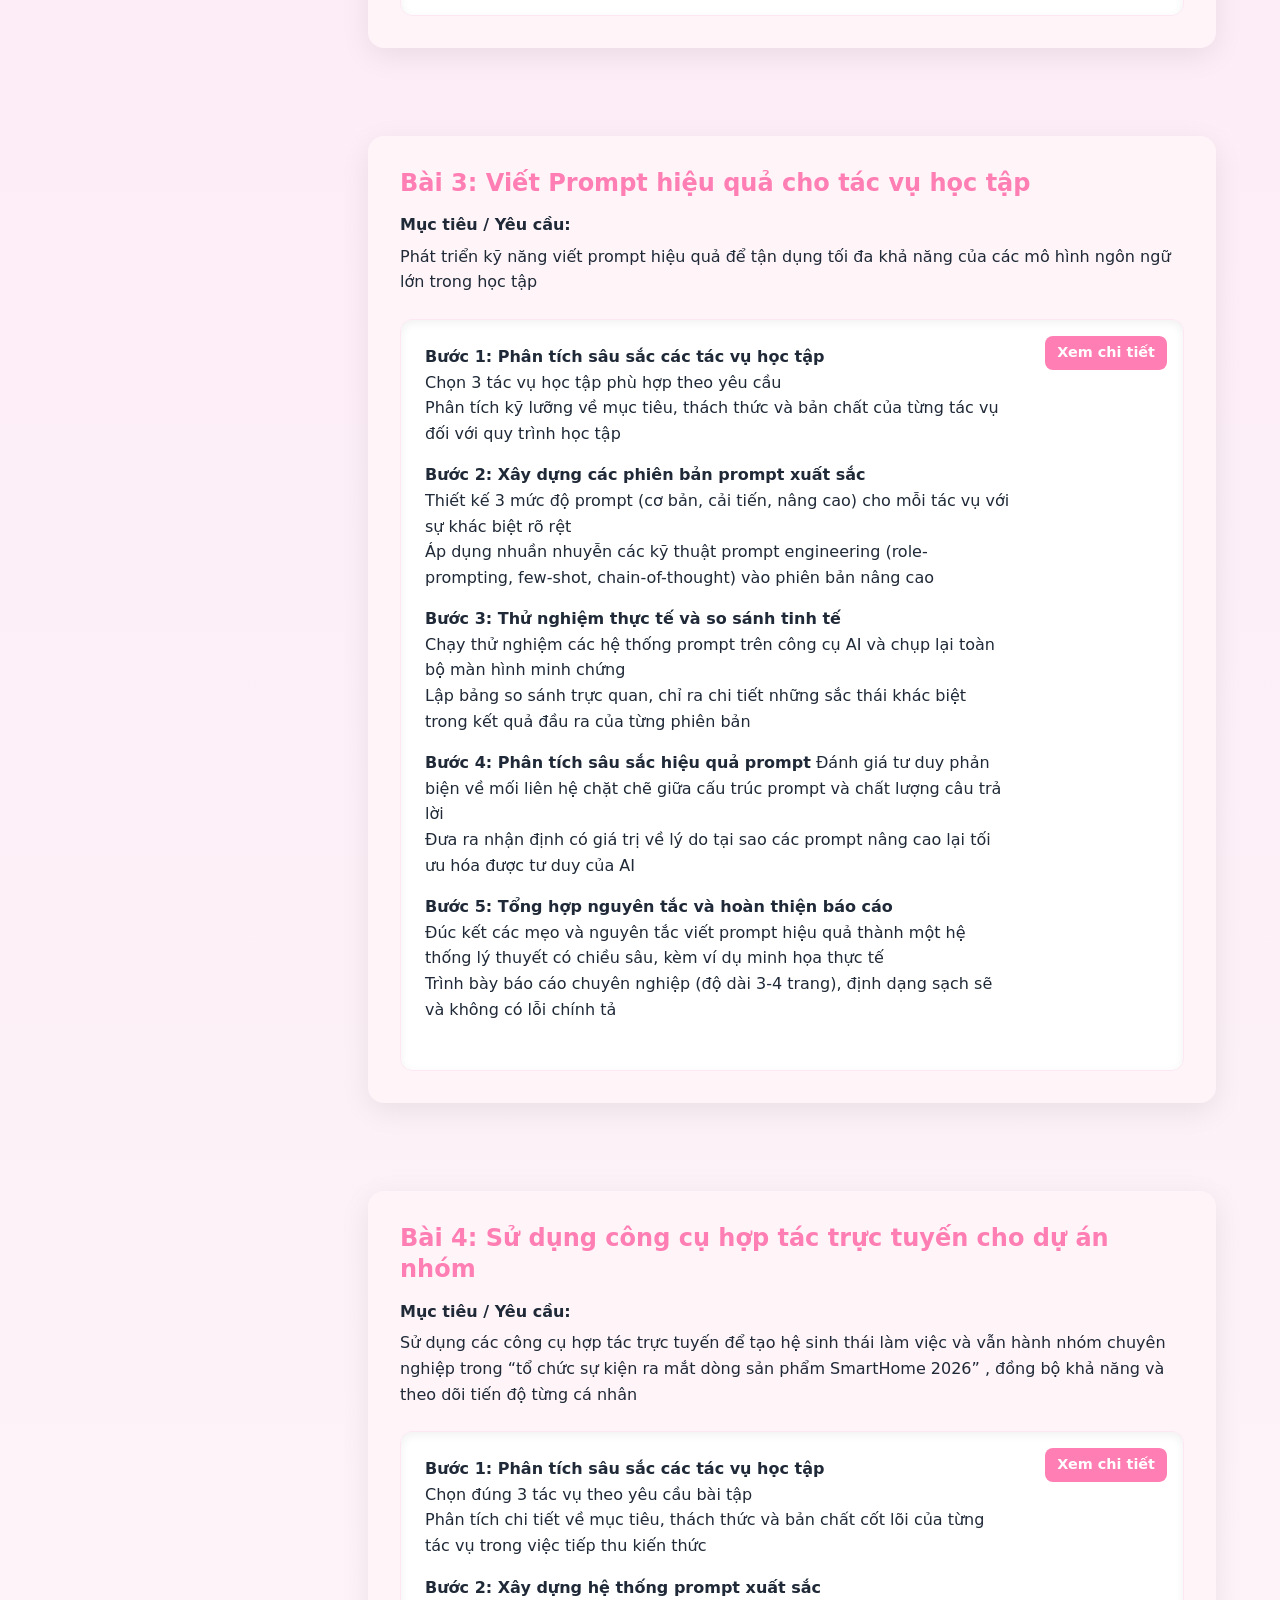
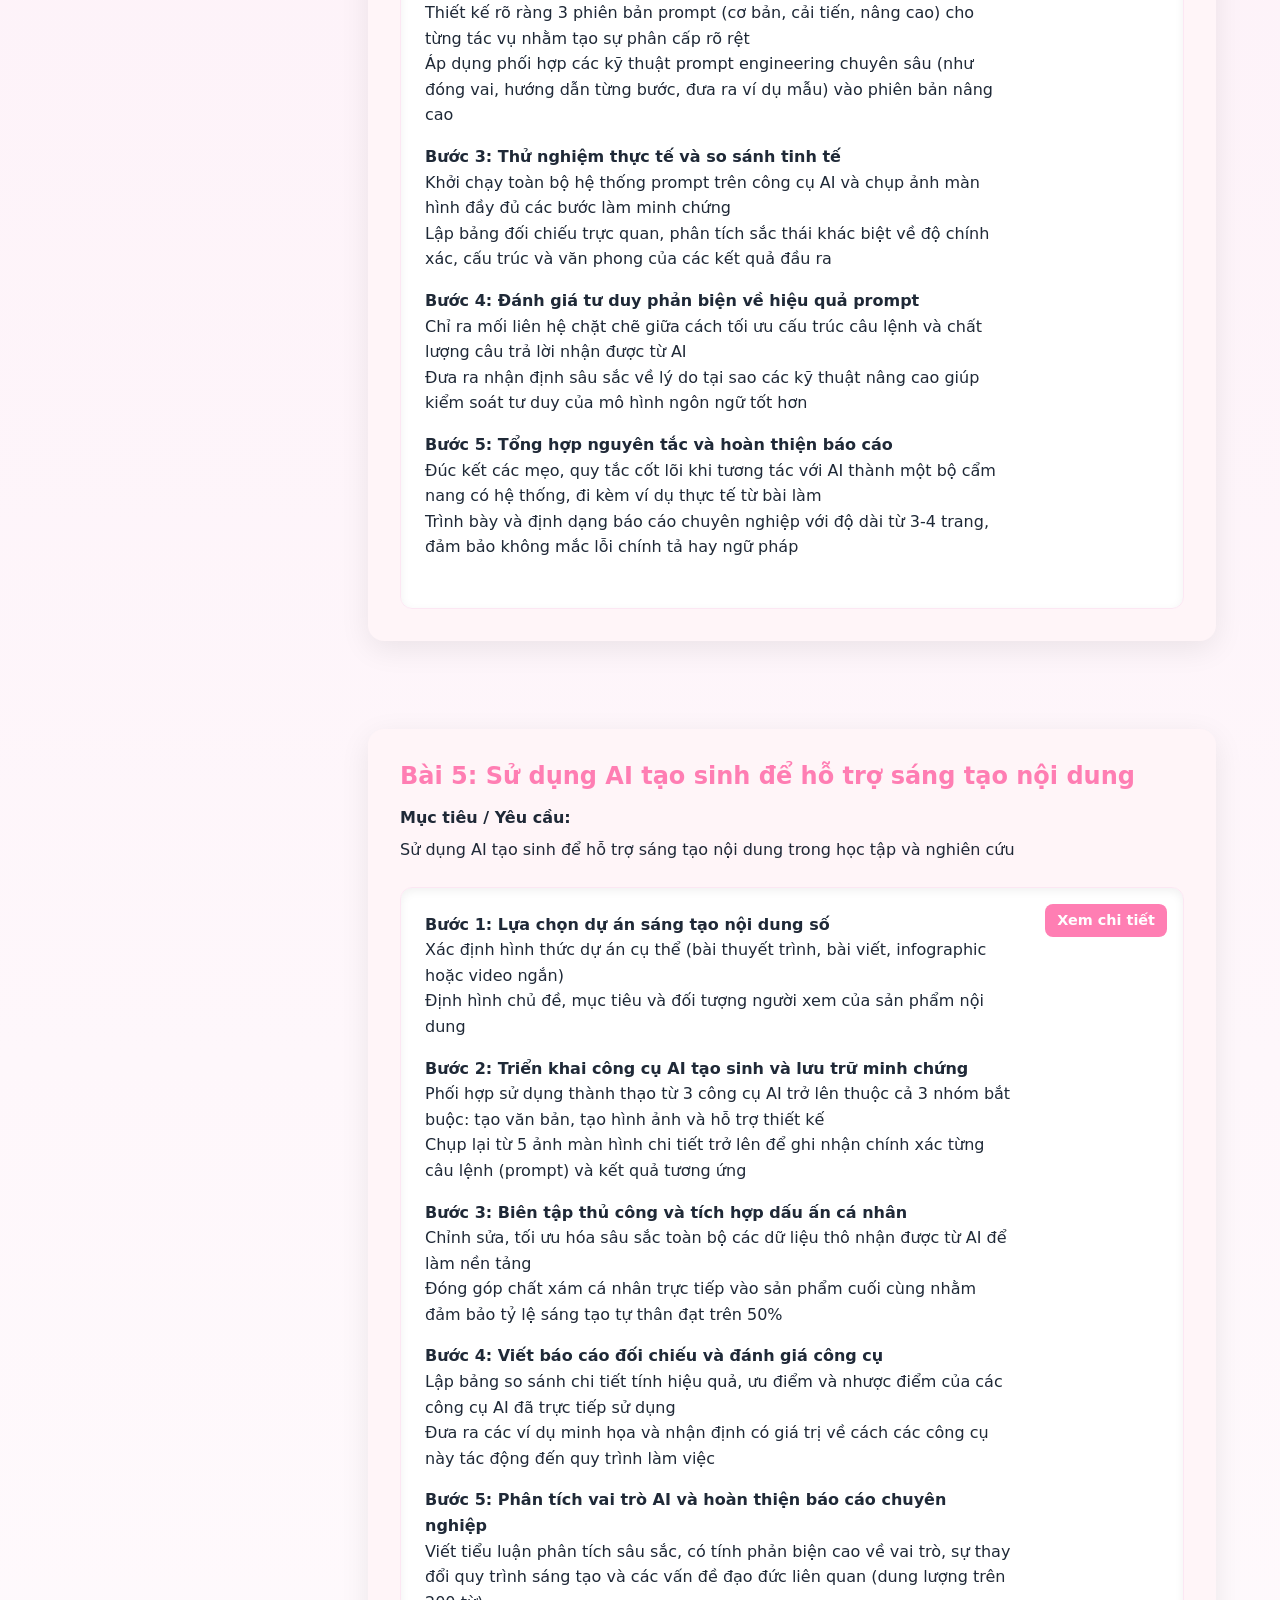
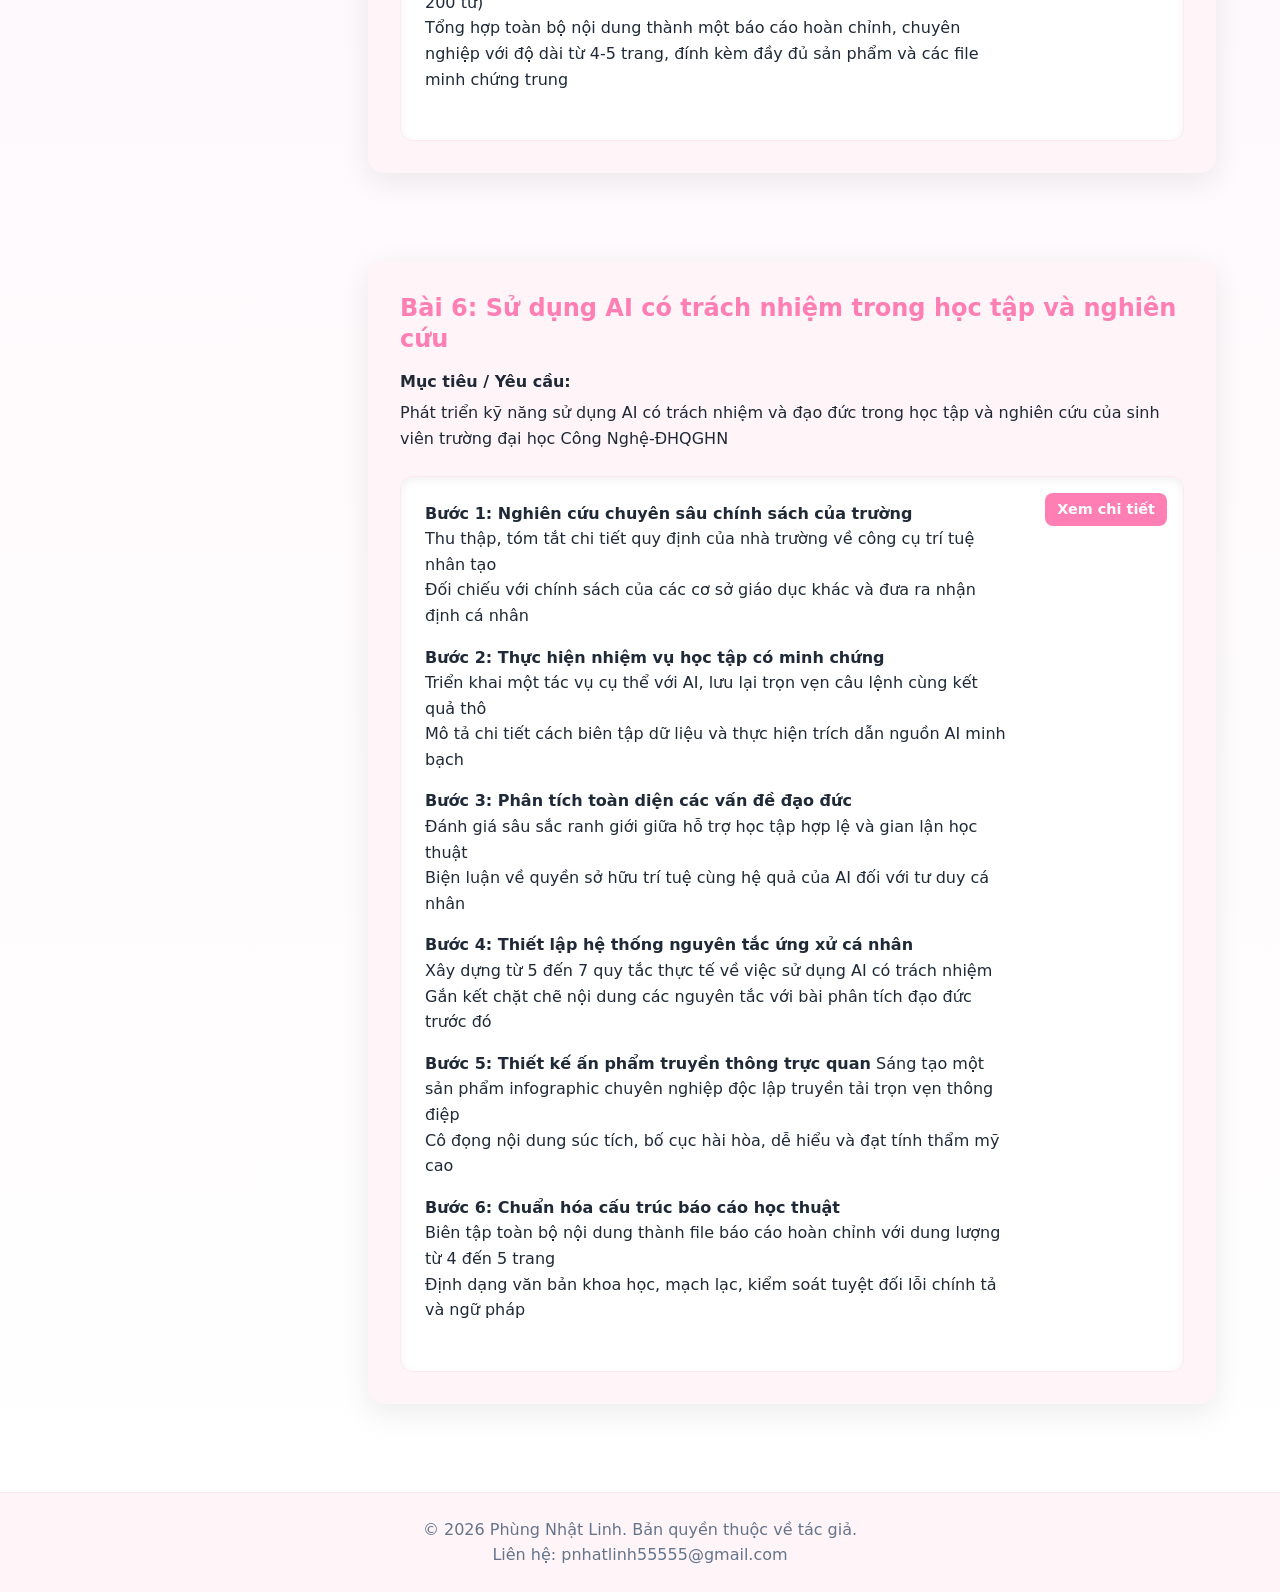
==== commit 292184a6: "update noi dung report" ====
--- a/pages/report.html
+++ b/pages/report.html
@@ -56,10 +56,21 @@
                         
                         <h4 class="text-secondary">Trình bày bước làm:</h4>
                         <ul class="step-list">
-                            <li><strong>Bước 1:</strong> Khởi tạo dự án và thiết lập cấu trúc thư mục.</li>
-                            <li><strong>Bước 2:</strong> Thiết kế giao diện trên Figma/Giấy.</li>
-                            <li><strong>Bước 3:</strong> Viết code HTML và chia component.</li>
-                            <li><strong>Bước 4:</strong> Styling với CSS, áp dụng biến màu sắc.</li>
+                            <li><strong>Bước 1: Chọn chủ đề chuyên sâu</strong><br>
+                                Chọn đề tài ngành học cụ thể, có tính thách thức; xác định rõ phạm vi/từ khóa
+                            </li>
+                            <li><strong>Bước 2: Thu thập tài liệu đa nguồn</strong><br>
+                                Tìm kiếm từ 4 loại nguồn bắt buộc + 1 nguồn nâng cao mở rộng<br>
+                                Thu thập trên 10 tài liệu (có ít nhất 5 bài báo khoa học chất lượng cao)
+                            </li>
+                            <li><strong>Bước 3: Đánh giá và lập bảng tổng hợp</strong><br>
+                                Phân tích sâu sắc từng tài liệu theo 5 tiêu chí: tác giả, xuất bản, phương pháp, trích dẫn, cập nhật<br>
+                                Thiết kế bảng tổng hợp, xếp hạng độ tin cậy khoa học
+                            </li>
+                            <li><strong>Bước 4: Hoàn thiện báo cáo & trích dẫn</strong><br>
+                                Viết báo cáo chuyên nghiệp (độ dài 3-4 trang)<br>
+                                Chuẩn hóa danh mục tài liệu tham khảo chính xác theo định dạng harvard<br>
+                            </li>
                         </ul>
                     </div>
                 </section>
@@ -74,7 +85,21 @@
                     <div class="box-inset relative">
                         <button class="btn bg-primary btn-detail" onclick="openDialog('2.pdf')">Xem chi tiết</button>
                         <ul class="step-list">
-                            <li>Các bước thực hiện bài 2...</li>
+                            <li><strong>Bước 1: Chọn chủ đề chuyên sâu</strong><br>
+                                Chọn đề tài ngành học cụ thể, có tính thách thức; xác định rõ phạm vi/từ khóa
+                            </li>
+                            <li><strong>Bước 2: Thu thập tài liệu đa nguồn</strong><br>
+                                Tìm kiếm từ 4 loại nguồn bắt buộc + 1 nguồn nâng cao mở rộng<br>
+                                Thu thập trên 10 tài liệu (có ít nhất 5 bài báo khoa học chất lượng cao)
+                            </li>
+                            <li><strong>Bước 3: Đánh giá và lập bảng tổng hợp</strong><br>
+                                Phân tích sâu sắc từng tài liệu theo 5 tiêu chí: tác giả, xuất bản, phương pháp, trích dẫn, cập nhật<br>
+                                Thiết kế bảng tổng hợp, xếp hạng độ tin cậy khoa học
+                            </li>
+                            <li><strong>Bước 4: Hoàn thiện báo cáo & trích dẫn</strong><br>
+                                Viết báo cáo chuyên nghiệp (độ dài 3-4 trang)<br>
+                                Chuẩn hóa danh mục tài liệu tham khảo chính xác theo định dạng harvard<br>
+                            </li>
                         </ul>
                     </div>
                 </section>
@@ -89,7 +114,26 @@
                     <div class="box-inset relative">
                         <button class="btn bg-primary btn-detail" onclick="openDialog('3.pdf')">Xem chi tiết</button>
                         <ul class="step-list">
-                            <li>Các bước thực hiện bài 3...</li>
+                            <li><strong>Bước 1: Phân tích sâu sắc các tác vụ học tập</strong><br>
+                                Chọn 3 tác vụ học tập phù hợp theo yêu cầu<br>
+                                Phân tích kỹ lưỡng về mục tiêu, thách thức và bản chất của từng tác vụ đối với quy trình học tập
+                            </li>
+                            <li><strong>Bước 2: Xây dựng các phiên bản prompt xuất sắc</strong><br>
+                                Thiết kế 3 mức độ prompt (cơ bản, cải tiến, nâng cao) cho mỗi tác vụ với sự khác biệt rõ rệt<br>
+                                Áp dụng nhuần nhuyễn các kỹ thuật prompt engineering (role-prompting, few-shot, chain-of-thought) vào phiên bản nâng cao
+                            </li>
+                            <li><strong>Bước 3: Thử nghiệm thực tế và so sánh tinh tế</strong><br>
+                                Chạy thử nghiệm các hệ thống prompt trên công cụ AI và chụp lại toàn bộ màn hình minh chứng<br>
+                                Lập bảng so sánh trực quan, chỉ ra chi tiết những sắc thái khác biệt trong kết quả đầu ra của từng phiên bản
+                            </li>
+                            <li><strong>Bước 4: Phân tích sâu sắc hiệu quả prompt</strong>
+                                Đánh giá tư duy phản biện về mối liên hệ chặt chẽ giữa cấu trúc prompt và chất lượng câu trả lời<br>
+                                Đưa ra nhận định có giá trị về lý do tại sao các prompt nâng cao lại tối ưu hóa được tư duy của AI
+                            </li>
+                            <li><strong>Bước 5: Tổng hợp nguyên tắc và hoàn thiện báo cáo</strong><br>
+                                Đúc kết các mẹo và nguyên tắc viết prompt hiệu quả thành một hệ thống lý thuyết có chiều sâu, kèm ví dụ minh họa thực tế<br>
+                                Trình bày báo cáo chuyên nghiệp (độ dài 3-4 trang), định dạng sạch sẽ và không có lỗi chính tả
+                            </li>
                         </ul>
                     </div>
                 </section>
@@ -104,7 +148,26 @@
                     <div class="box-inset relative">
                         <button class="btn bg-primary btn-detail" onclick="openDialog('4.pdf')">Xem chi tiết</button>
                         <ul class="step-list">
-                            <li>Các bước thực hiện bài 4...</li>
+                            <li><strong>Bước 1: Phân tích sâu sắc các tác vụ học tập</strong><br>
+                                Chọn đúng 3 tác vụ theo yêu cầu bài tập<br>
+                                Phân tích chi tiết về mục tiêu, thách thức và bản chất cốt lõi của từng tác vụ trong việc tiếp thu kiến thức
+                            </li>
+                            <li><strong>Bước 2: Xây dựng hệ thống prompt xuất sắc</strong><br>
+                                Thiết kế rõ ràng 3 phiên bản prompt (cơ bản, cải tiến, nâng cao) cho từng tác vụ nhằm tạo sự phân cấp rõ rệt<br>
+                                Áp dụng phối hợp các kỹ thuật prompt engineering chuyên sâu (như đóng vai,  hướng dẫn từng bước, đưa ra ví dụ mẫu) vào phiên bản nâng cao
+                            </li>
+                            <li><strong>Bước 3: Thử nghiệm thực tế và so sánh tinh tế</strong><br>
+                                Khởi chạy toàn bộ hệ thống prompt trên công cụ AI và chụp ảnh màn hình đầy đủ các bước làm minh chứng<br>
+                                Lập bảng đối chiếu trực quan, phân tích sắc thái khác biệt về độ chính xác, cấu trúc và văn phong của các kết quả đầu ra
+                            </li>
+                            <li><strong>Bước 4: Đánh giá tư duy phản biện về hiệu quả prompt</strong><br>
+                                Chỉ ra mối liên hệ chặt chẽ giữa cách tối ưu cấu trúc câu lệnh và chất lượng câu trả lời nhận được từ AI<br>
+                                Đưa ra nhận định sâu sắc về lý do tại sao các kỹ thuật nâng cao giúp kiểm soát tư duy của mô hình ngôn ngữ tốt hơn
+                            </li>
+                            <li><strong>Bước 5: Tổng hợp nguyên tắc và hoàn thiện báo cáo</strong><br>
+                                Đúc kết các mẹo, quy tắc cốt lõi khi tương tác với AI thành một bộ cẩm nang có hệ thống, đi kèm ví dụ thực tế từ bài làm<br>
+                                Trình bày và định dạng báo cáo chuyên nghiệp với độ dài từ 3-4 trang, đảm bảo không mắc lỗi chính tả hay ngữ pháp<br>
+                            </li>
                         </ul>
                     </div>
                 </section>
@@ -119,7 +182,26 @@
                     <div class="box-inset relative">
                         <button class="btn bg-primary btn-detail" onclick="openDialog('5.pdf')">Xem chi tiết</button>
                         <ul class="step-list">
-                            <li>Các bước thực hiện bài 5...</li>
+                            <li><strong>Bước 1: Lựa chọn dự án sáng tạo nội dung số</strong><br>
+                                Xác định hình thức dự án cụ thể (bài thuyết trình, bài viết, infographic hoặc video ngắn)<br>
+                                Định hình chủ đề, mục tiêu và đối tượng người xem của sản phẩm nội dung
+                            </li>
+                            <li><strong>Bước 2: Triển khai công cụ AI tạo sinh và lưu trữ minh chứng</strong><br>
+                                Phối hợp sử dụng thành thạo từ 3 công cụ AI trở lên thuộc cả 3 nhóm bắt buộc: tạo văn bản, tạo hình ảnh và hỗ trợ thiết kế<br>
+                                Chụp lại từ 5 ảnh màn hình chi tiết trở lên để ghi nhận chính xác từng câu lệnh (prompt) và kết quả tương ứng
+                            </li>
+                            <li><strong>Bước 3: Biên tập thủ công và tích hợp dấu ấn cá nhân</strong><br>
+                                Chỉnh sửa, tối ưu hóa sâu sắc toàn bộ các dữ liệu thô nhận được từ AI để làm nền tảng<br>
+                                Đóng góp chất xám cá nhân trực tiếp vào sản phẩm cuối cùng nhằm đảm bảo tỷ lệ sáng tạo tự thân đạt trên 50%
+                            </li>
+                            <li><strong>Bước 4: Viết báo cáo đối chiếu và đánh giá công cụ</strong><br>
+                                Lập bảng so sánh chi tiết tính hiệu quả, ưu điểm và nhược điểm của các công cụ AI đã trực tiếp sử dụng<br>
+                                Đưa ra các ví dụ minh họa và nhận định có giá trị về cách các công cụ này tác động đến quy trình làm việc
+                            </li>
+                            <li><strong>Bước 5: Phân tích vai trò AI và hoàn thiện báo cáo chuyên nghiệp</strong><br>
+                                Viết tiểu luận phân tích sâu sắc, có tính phản biện cao về vai trò, sự thay đổi quy trình sáng tạo và các vấn đề đạo đức liên quan (dung lượng trên 200 từ)<br>
+                                Tổng hợp toàn bộ nội dung thành một báo cáo hoàn chỉnh, chuyên nghiệp với độ dài từ 4-5 trang, đính kèm đầy đủ sản phẩm và các file minh chứng trung 
+                            </li>
                         </ul>
                     </div>
                 </section>
@@ -134,7 +216,30 @@
                     <div class="box-inset relative">
                         <button class="btn bg-primary btn-detail" onclick="openDialog('6.pdf')">Xem chi tiết</button>
                         <ul class="step-list">
-                            <li>Các bước thực hiện bài 6...</li>
+                            <li><strong>Bước 1: Nghiên cứu chuyên sâu chính sách của trường</strong><br>
+                                Thu thập, tóm tắt chi tiết quy định của nhà trường về công cụ trí tuệ nhân tạo<br>
+                                Đối chiếu với chính sách của các cơ sở giáo dục khác và đưa ra nhận định cá nhân
+                            </li>
+                            <li><strong>Bước 2: Thực hiện nhiệm vụ học tập có minh chứng</strong><br>
+                                Triển khai một tác vụ cụ thể với AI, lưu lại trọn vẹn câu lệnh cùng kết quả thô<br>
+                                Mô tả chi tiết cách biên tập dữ liệu và thực hiện trích dẫn nguồn AI minh bạch
+                            </li>
+                            <li><strong>Bước 3: Phân tích toàn diện các vấn đề đạo đức</strong><br>
+                                Đánh giá sâu sắc ranh giới giữa hỗ trợ học tập hợp lệ và gian lận học thuật<br>
+                                Biện luận về quyền sở hữu trí tuệ cùng hệ quả của AI đối với tư duy cá nhân
+                            </li>
+                            <li><strong>Bước 4: Thiết lập hệ thống nguyên tắc ứng xử cá nhân</strong><br>
+                                Xây dựng từ 5 đến 7 quy tắc thực tế về việc sử dụng AI có trách nhiệm<br>
+                                Gắn kết chặt chẽ nội dung các nguyên tắc với bài phân tích đạo đức trước đó
+                            </li>
+                            <li><strong>Bước 5: Thiết kế ấn phẩm truyền thông trực quan</strong>
+                                Sáng tạo một sản phẩm infographic chuyên nghiệp độc lập truyền tải trọn vẹn thông điệp<br>
+                                Cô đọng nội dung súc tích, bố cục hài hòa, dễ hiểu và đạt tính thẩm mỹ cao<br>
+                            </li>
+                            <li><strong>Bước 6: Chuẩn hóa cấu trúc báo cáo học thuật</strong><br>
+                                Biên tập toàn bộ nội dung thành file báo cáo hoàn chỉnh với dung lượng từ 4 đến 5 trang<br>
+                                Định dạng văn bản khoa học, mạch lạc, kiểm soát tuyệt đối lỗi chính tả và ngữ pháp
+                            </li>
                         </ul>
                     </div>
                 </section>
--- a/assets/css/global.css
+++ b/assets/css/global.css
@@ -356,4 +356,52 @@
 
 .site-footer p {
     margin-bottom: 0; /* Reset margin mặc định của thẻ p */
+}
+
+
+/* =========================================
+   RESPONSIVE - MOBILE (MAX-WIDTH: 440PX)
+========================================= */
+@media (max-width: 440px) {
+    /* 1. Bỏ padding ngang container để tối đa không gian */
+    .container {
+        padding-left: 0;
+        padding-right: 0;
+    }
+
+    /* Giữ lại một chút lề ngang cho Header và Footer để chữ không dính sát mép */
+    .site-header nav,
+    .site-footer .container {
+        padding-left: 16px;
+        padding-right: 16px;
+    }
+
+    /* 2. Ẩn hoàn toàn Drawer */
+    .drawer {
+        display: none !important;
+    }
+
+    /* 3. Giảm padding của floating card và bỏ bo góc (vì đã tràn viền) */
+    .card-floating {
+        padding: 24px 16px;
+        border-radius: 0;
+    }
+
+    /* Chỉnh nút chi tiết bài tập để không bị lẹm trên mobile */
+    .btn-detail {
+        position: static;
+        display: inline-block;
+        margin-bottom: 16px;
+    }
+
+    /* Ép các grid thành 1 cột xếp dọc dọc */
+    .grid-hero, .grid-cols-2 {
+        grid-template-columns: 1fr;
+        gap: 24px;
+    }
+    
+    /* Giảm padding box-inset */
+    .box-inset {
+        padding: 16px;
+    }
 }
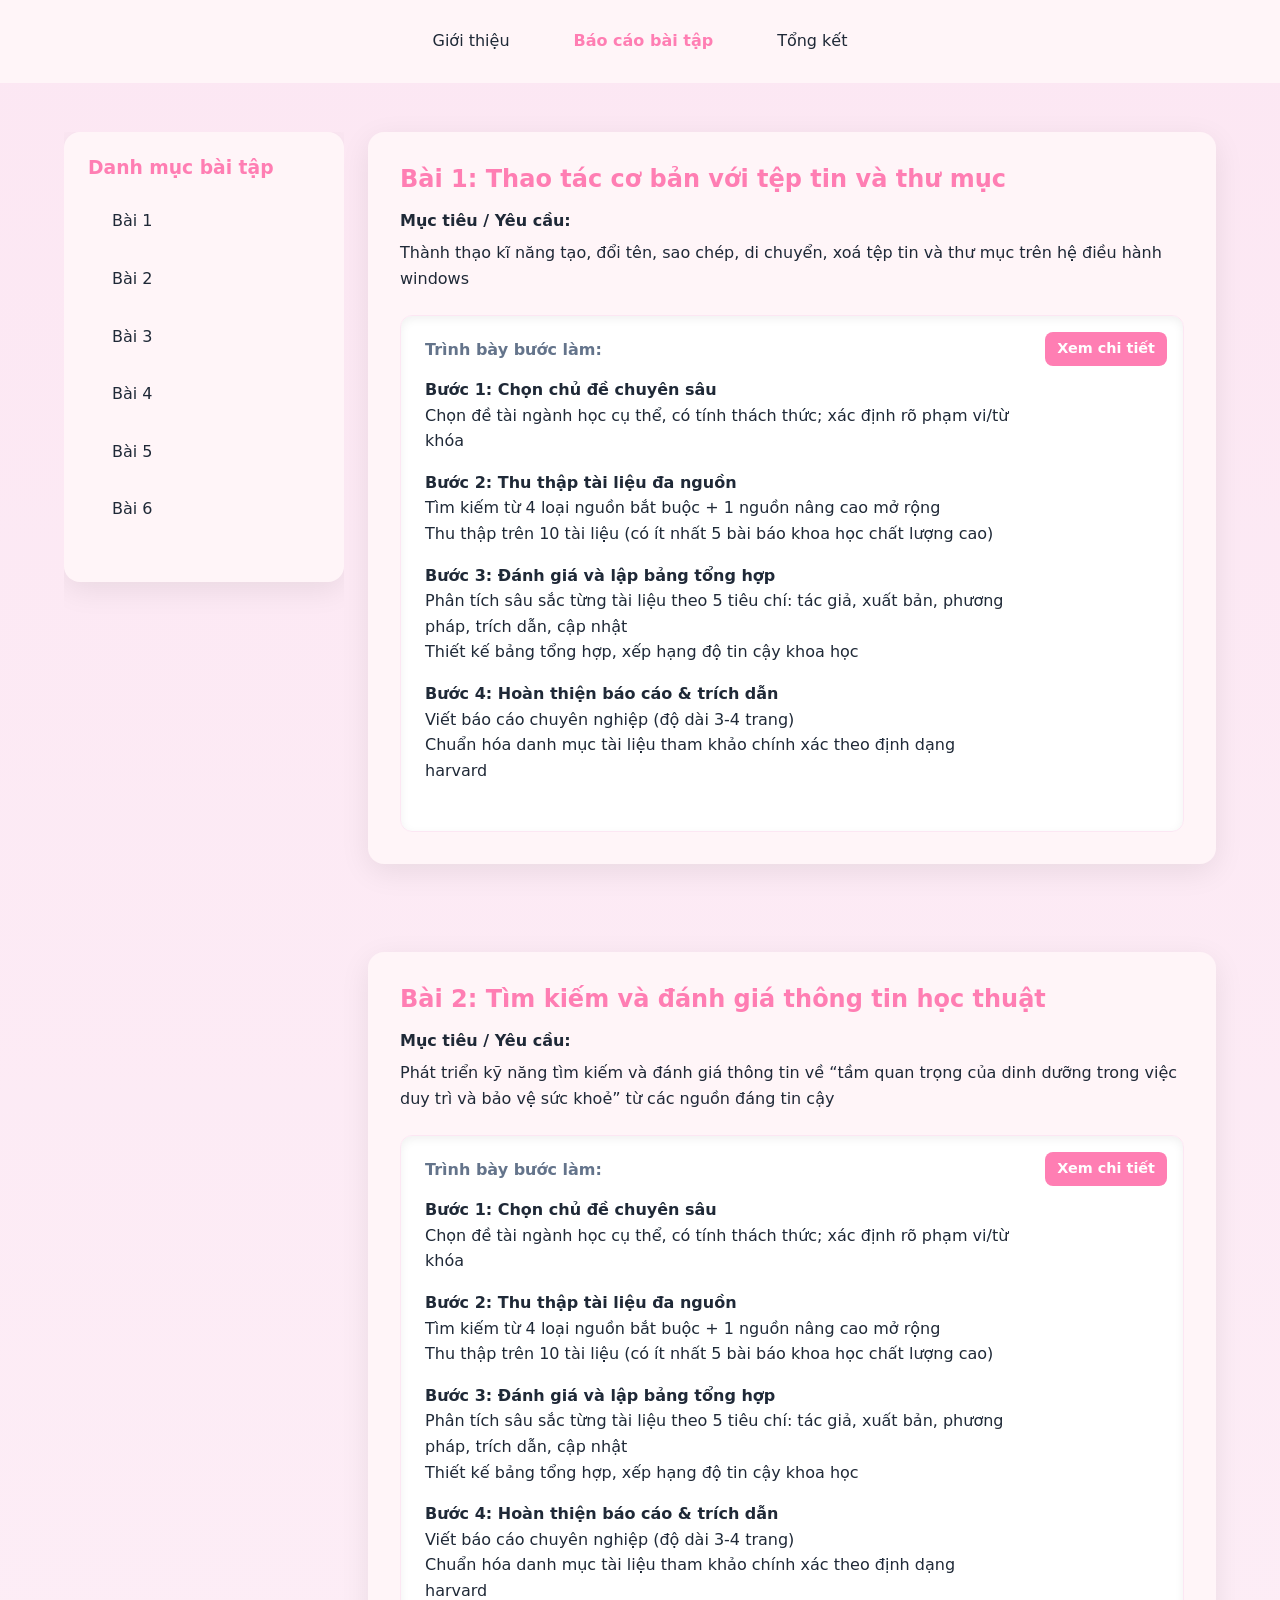
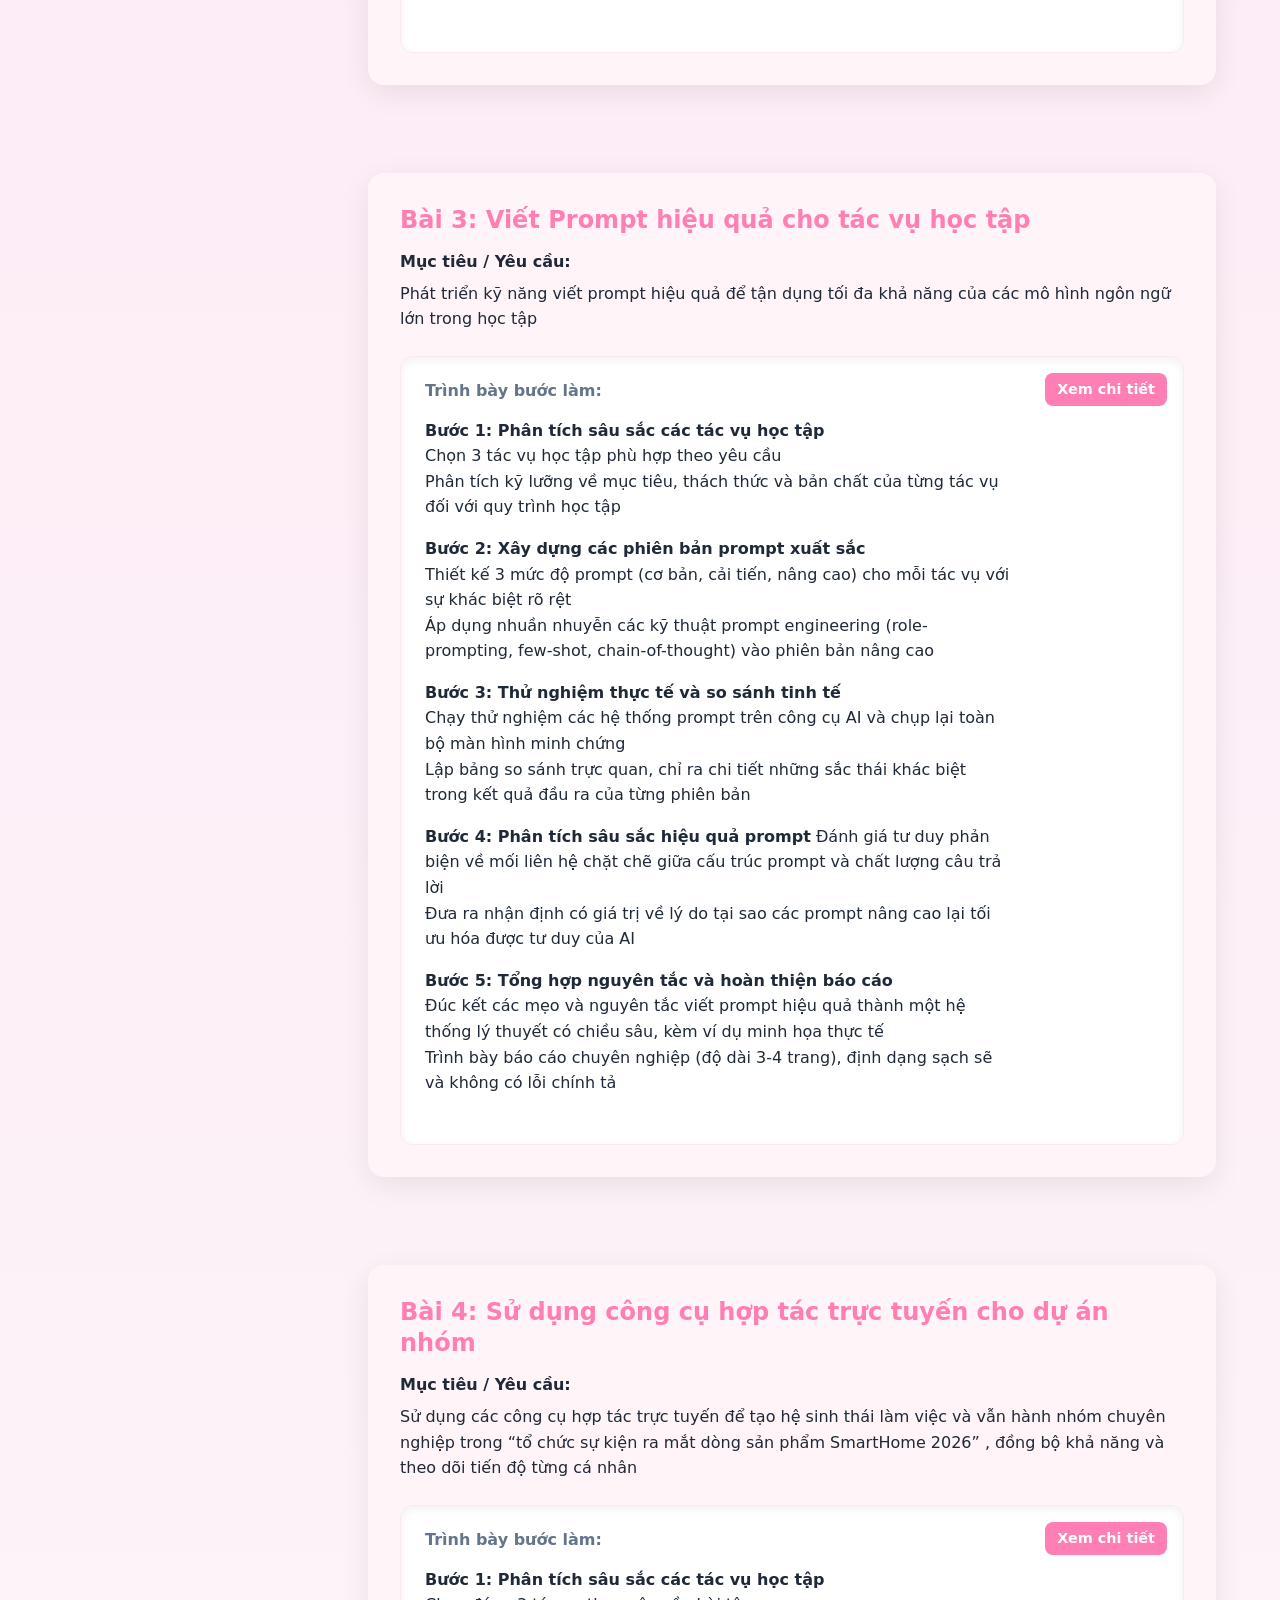
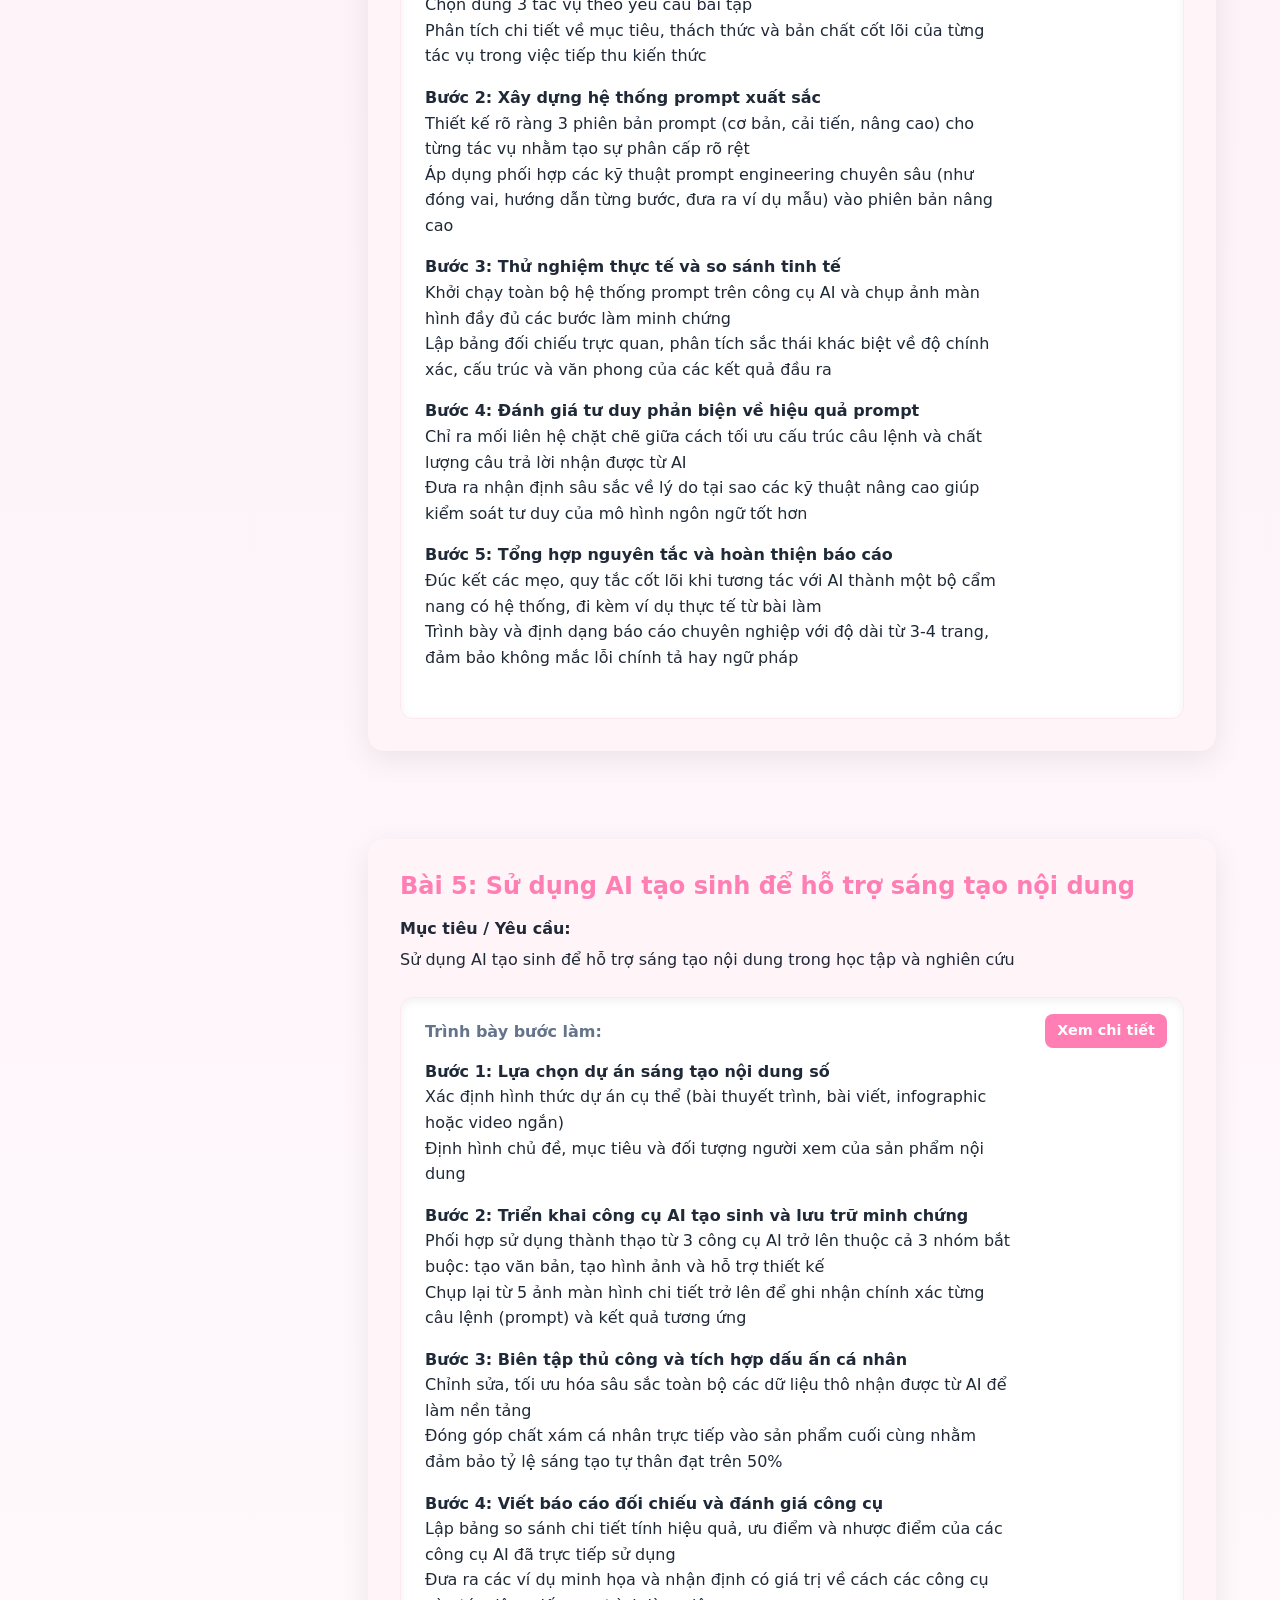
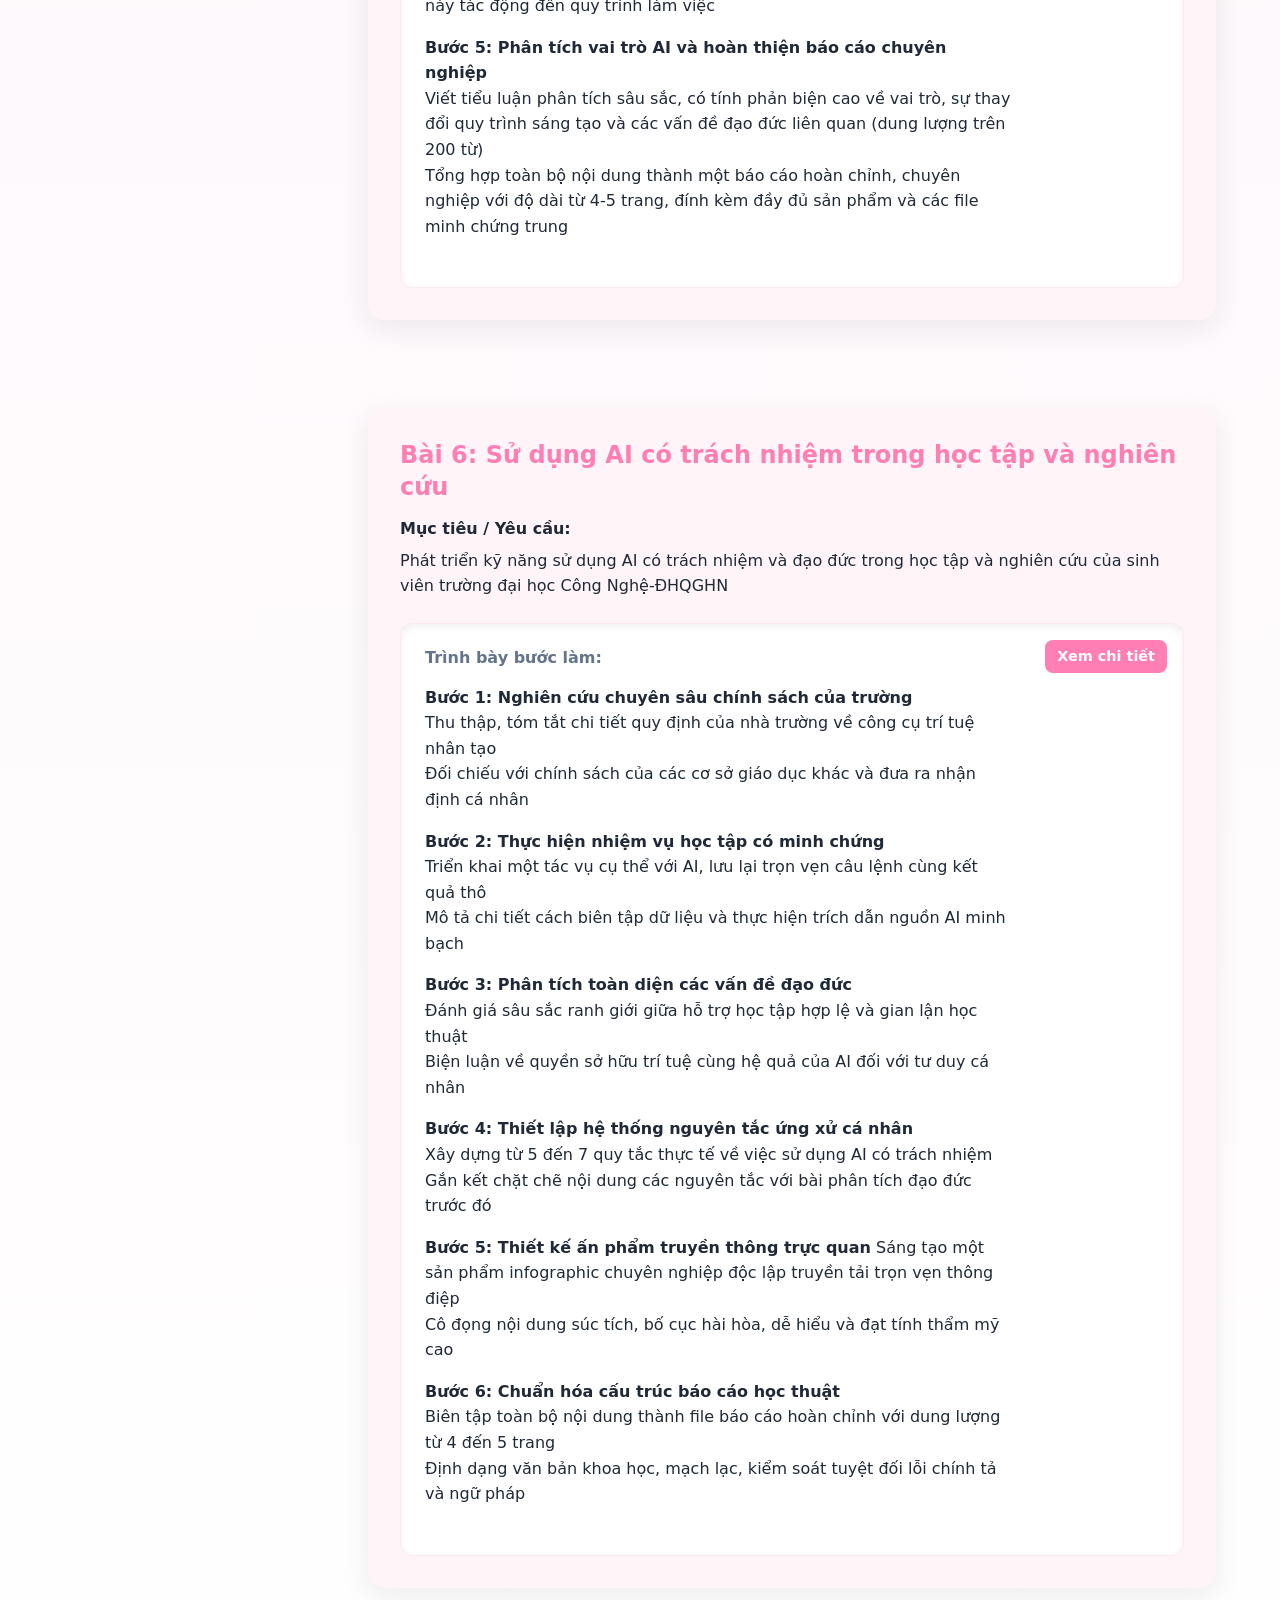
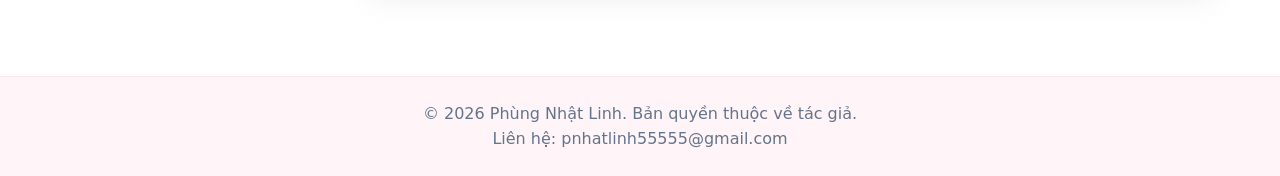
==== commit 8e798f06: "2" ====
--- a/pages/report.html
+++ b/pages/report.html
@@ -84,6 +84,7 @@
                     </div>
                     <div class="box-inset relative">
                         <button class="btn bg-primary btn-detail" onclick="openDialog('2.pdf')">Xem chi tiết</button>
+                        <h4 class="text-secondary">Trình bày bước làm:</h4>
                         <ul class="step-list">
                             <li><strong>Bước 1: Chọn chủ đề chuyên sâu</strong><br>
                                 Chọn đề tài ngành học cụ thể, có tính thách thức; xác định rõ phạm vi/từ khóa
@@ -113,6 +114,7 @@
                     </div>
                     <div class="box-inset relative">
                         <button class="btn bg-primary btn-detail" onclick="openDialog('3.pdf')">Xem chi tiết</button>
+                        <h4 class="text-secondary">Trình bày bước làm:</h4>
                         <ul class="step-list">
                             <li><strong>Bước 1: Phân tích sâu sắc các tác vụ học tập</strong><br>
                                 Chọn 3 tác vụ học tập phù hợp theo yêu cầu<br>
@@ -147,6 +149,7 @@
                     </div>
                     <div class="box-inset relative">
                         <button class="btn bg-primary btn-detail" onclick="openDialog('4.pdf')">Xem chi tiết</button>
+                        <h4 class="text-secondary">Trình bày bước làm:</h4>
                         <ul class="step-list">
                             <li><strong>Bước 1: Phân tích sâu sắc các tác vụ học tập</strong><br>
                                 Chọn đúng 3 tác vụ theo yêu cầu bài tập<br>
@@ -181,6 +184,7 @@
                     </div>
                     <div class="box-inset relative">
                         <button class="btn bg-primary btn-detail" onclick="openDialog('5.pdf')">Xem chi tiết</button>
+                        <h4 class="text-secondary">Trình bày bước làm:</h4>
                         <ul class="step-list">
                             <li><strong>Bước 1: Lựa chọn dự án sáng tạo nội dung số</strong><br>
                                 Xác định hình thức dự án cụ thể (bài thuyết trình, bài viết, infographic hoặc video ngắn)<br>
@@ -215,6 +219,7 @@
                     </div>
                     <div class="box-inset relative">
                         <button class="btn bg-primary btn-detail" onclick="openDialog('6.pdf')">Xem chi tiết</button>
+                        <h4 class="text-secondary">Trình bày bước làm:</h4>
                         <ul class="step-list">
                             <li><strong>Bước 1: Nghiên cứu chuyên sâu chính sách của trường</strong><br>
                                 Thu thập, tóm tắt chi tiết quy định của nhà trường về công cụ trí tuệ nhân tạo<br>
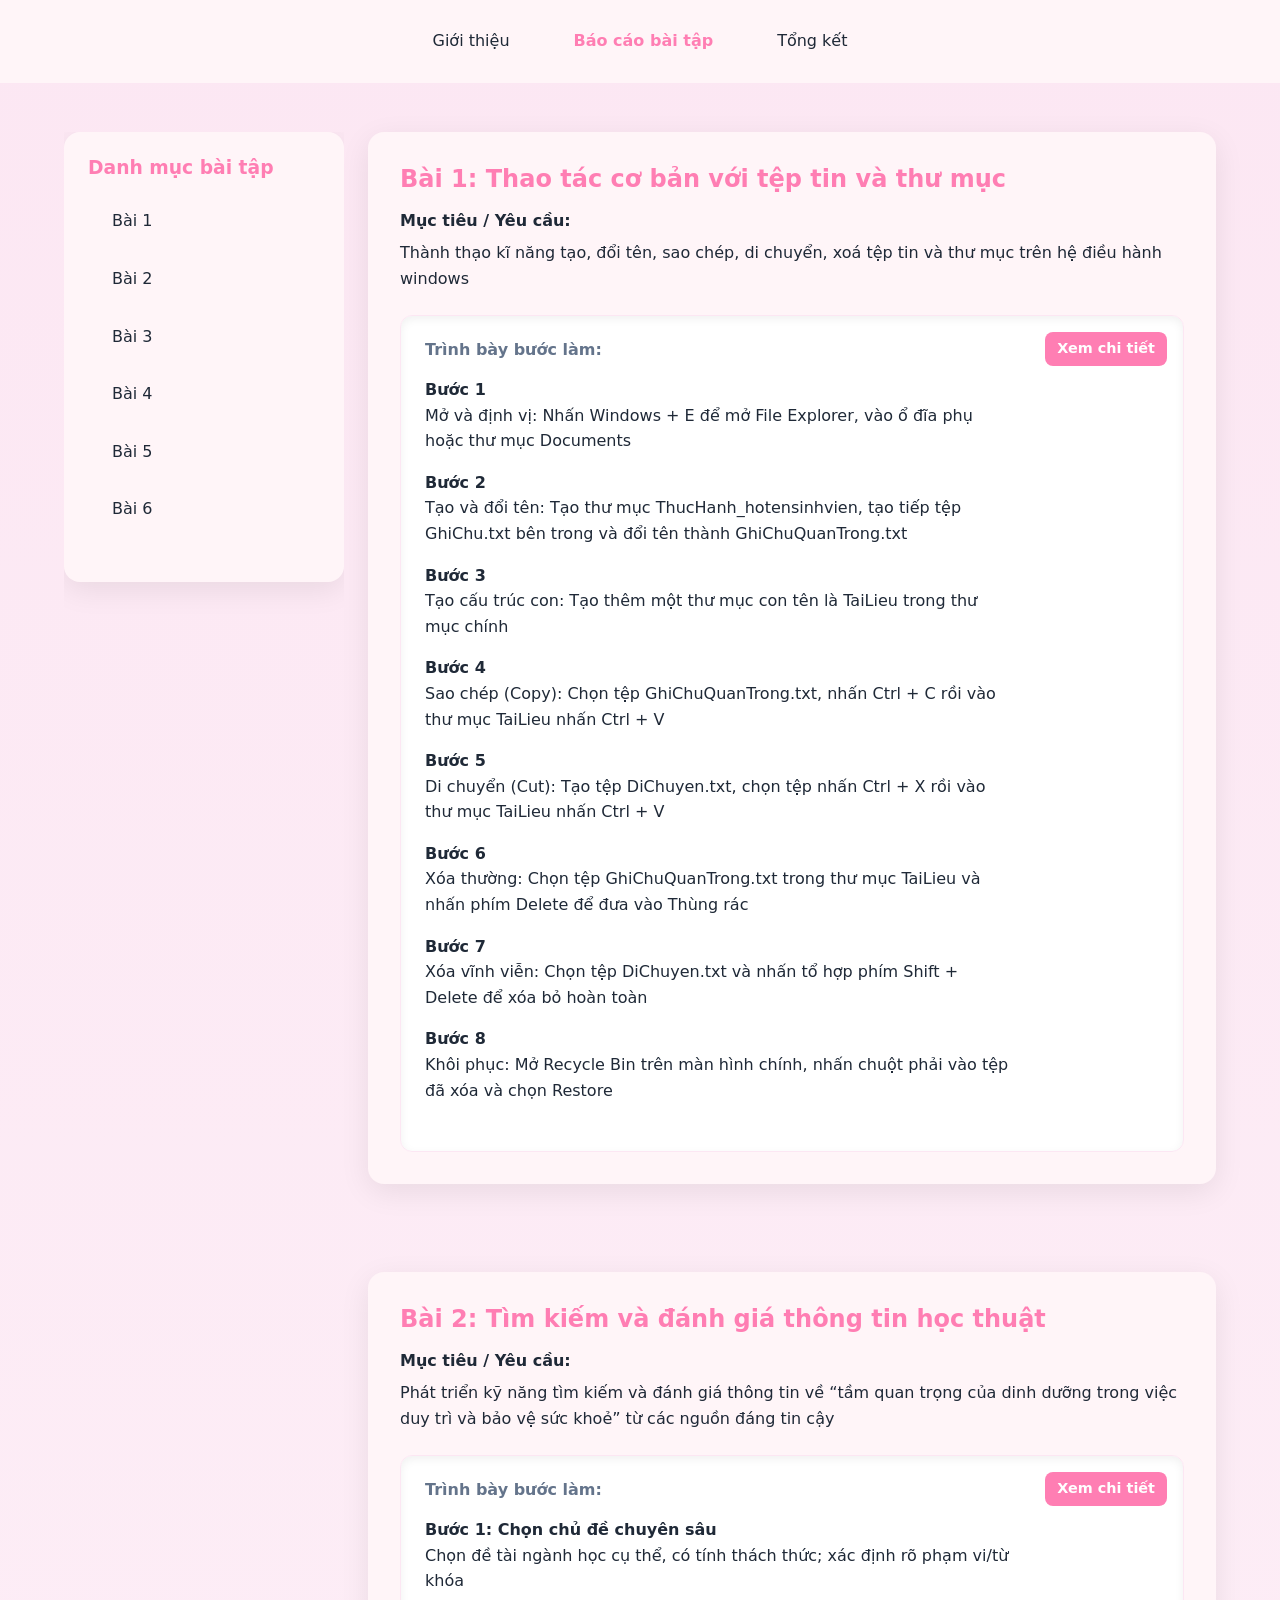
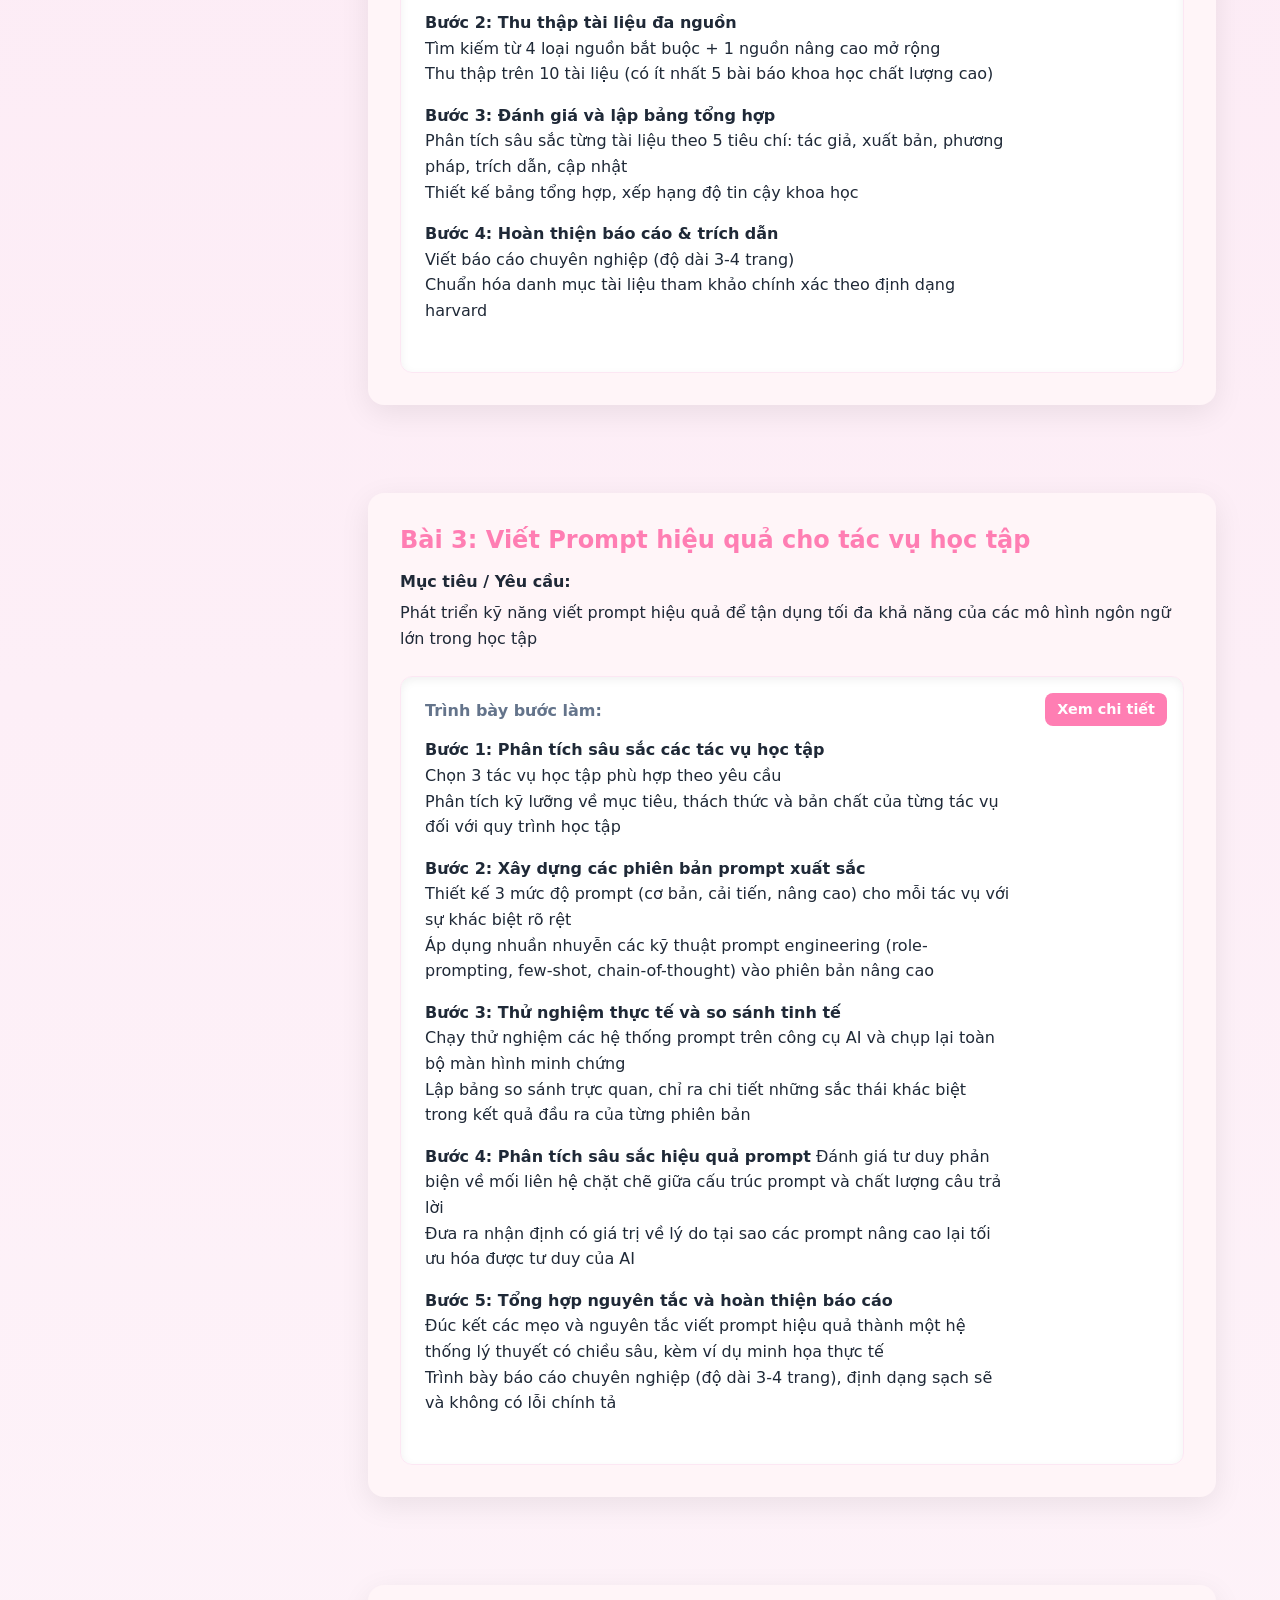
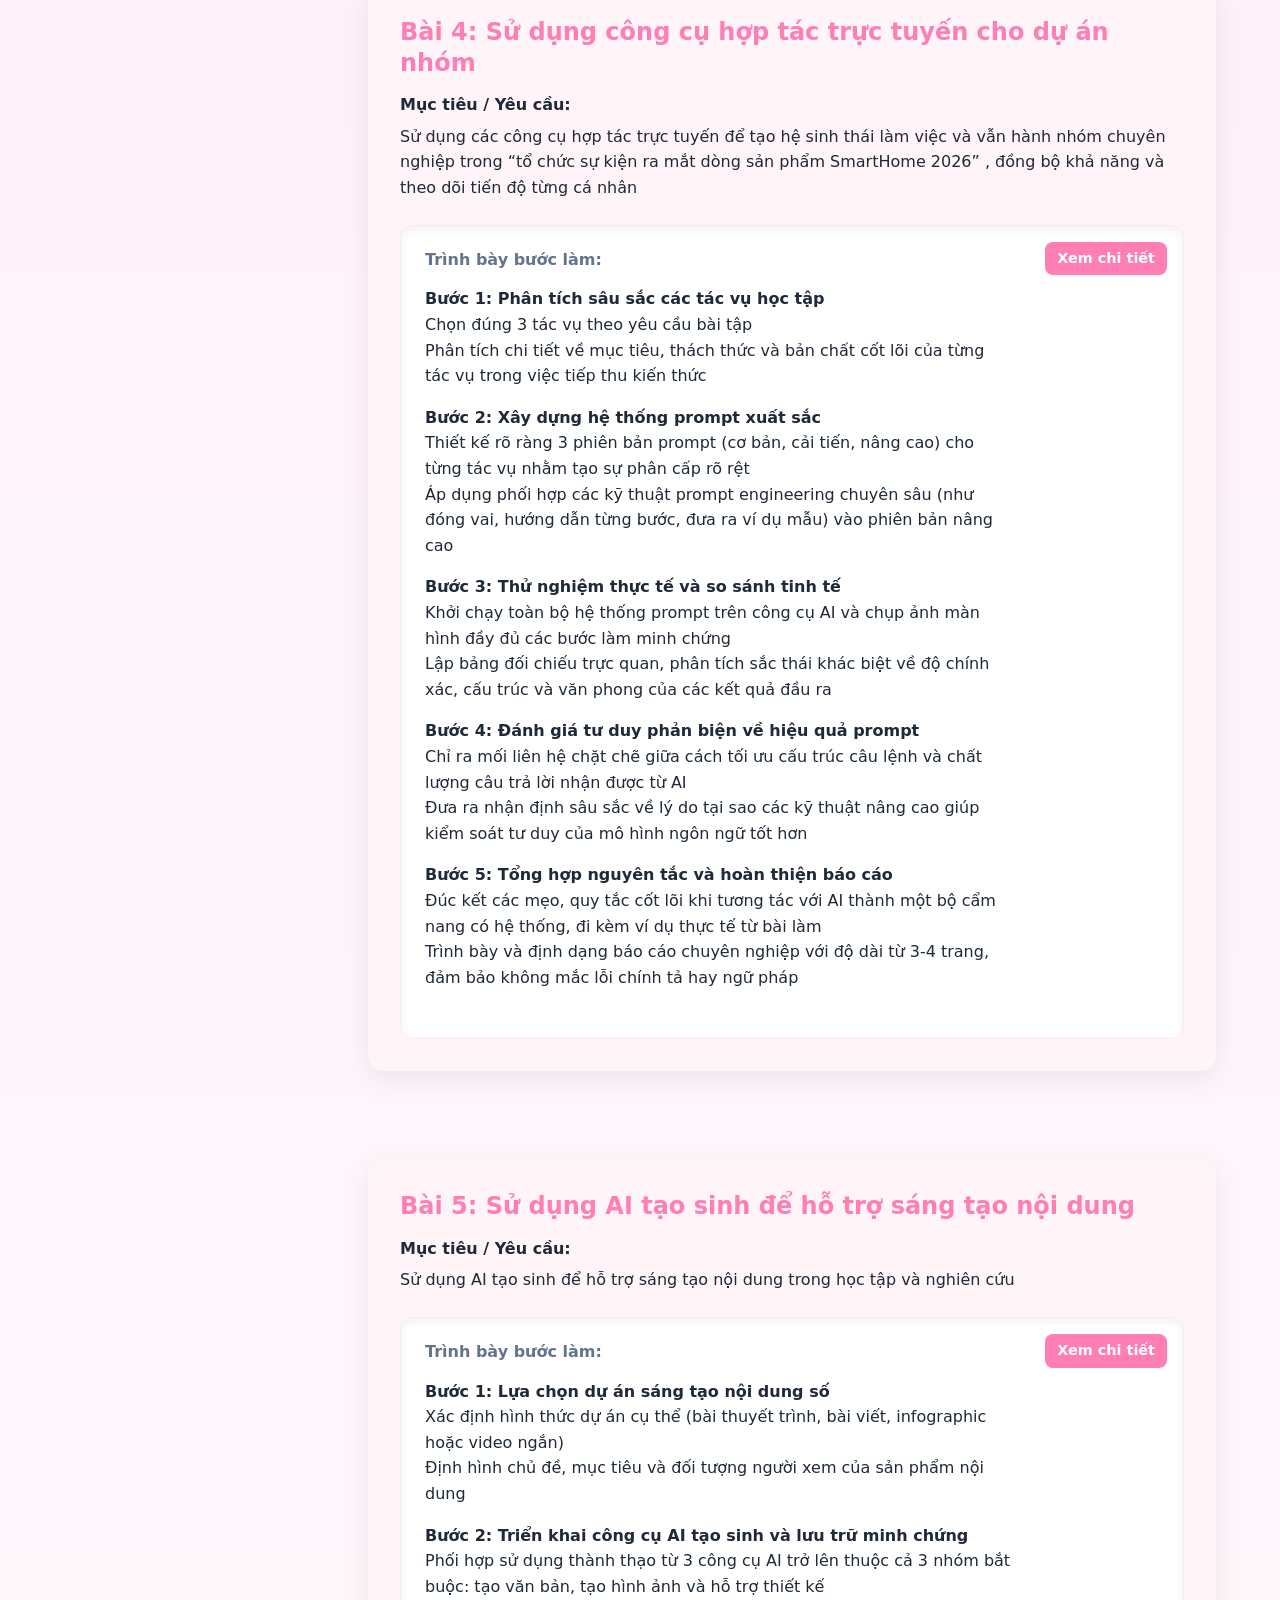
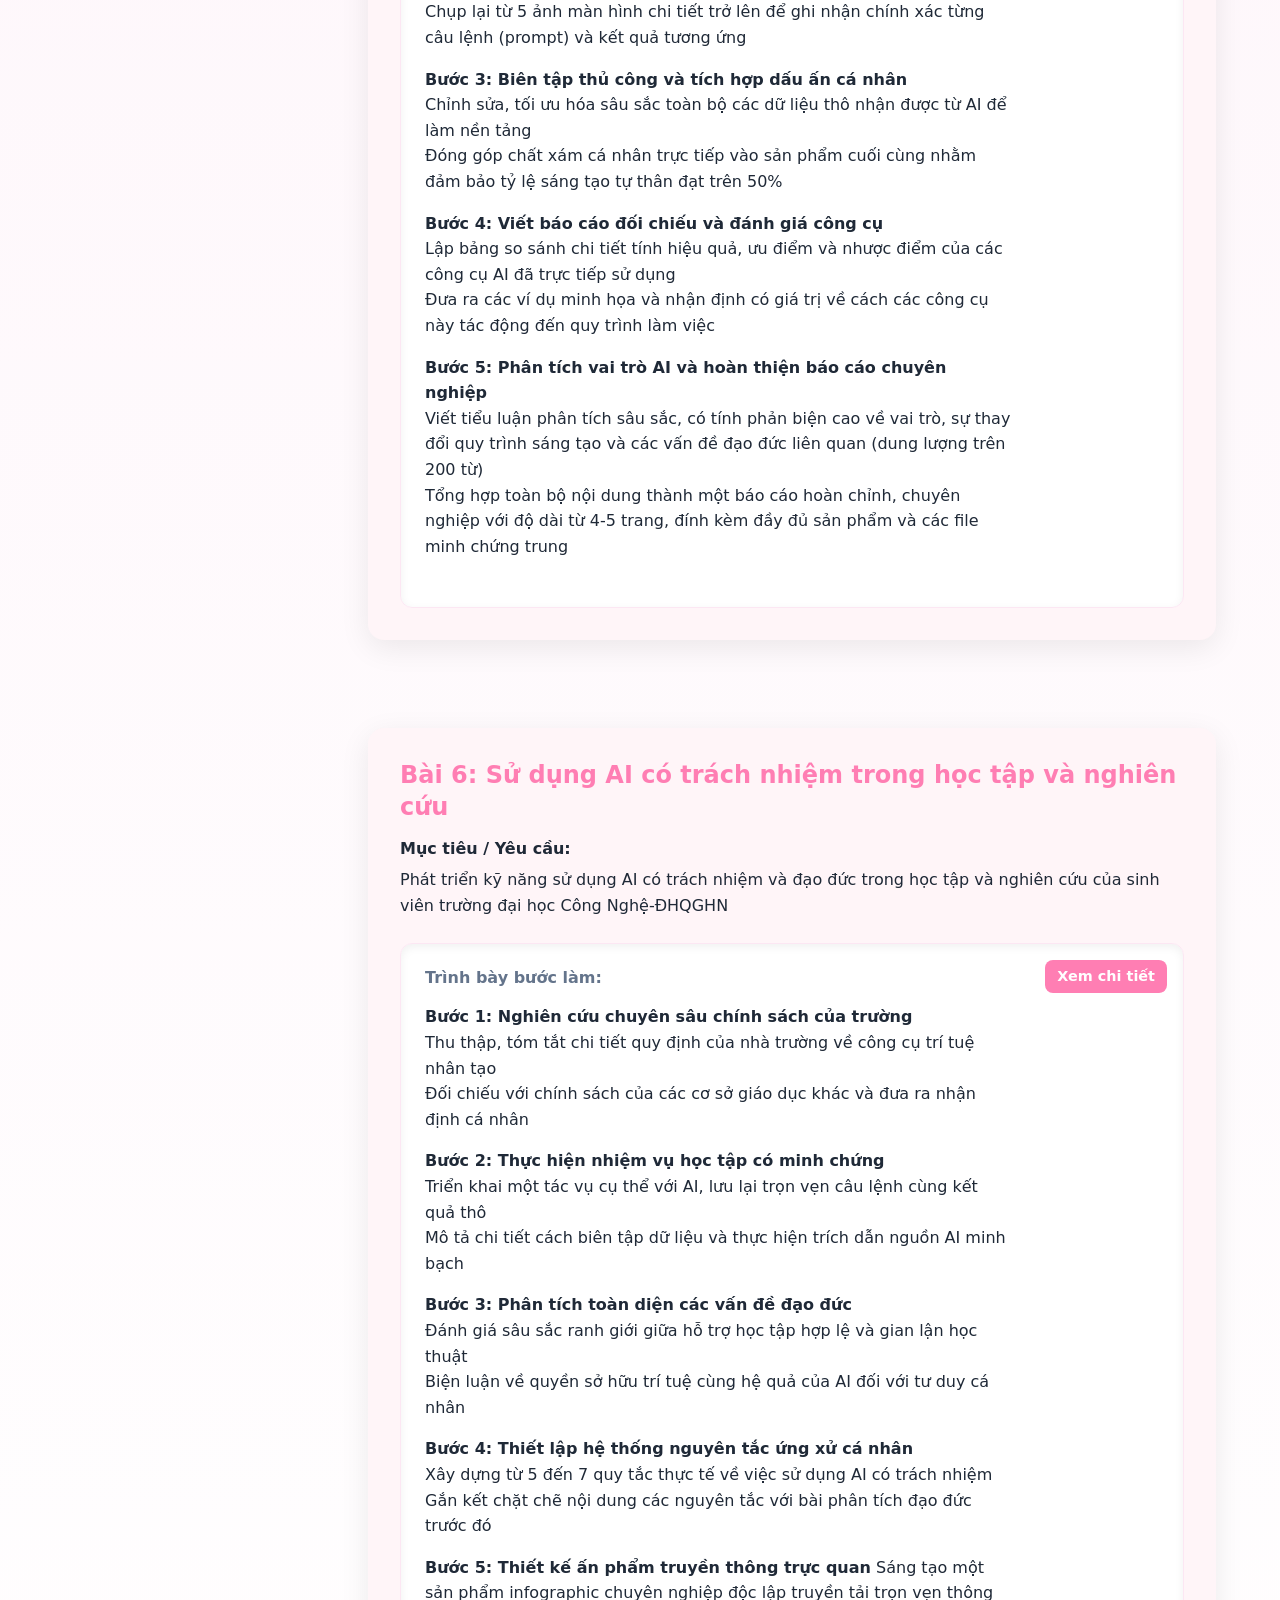
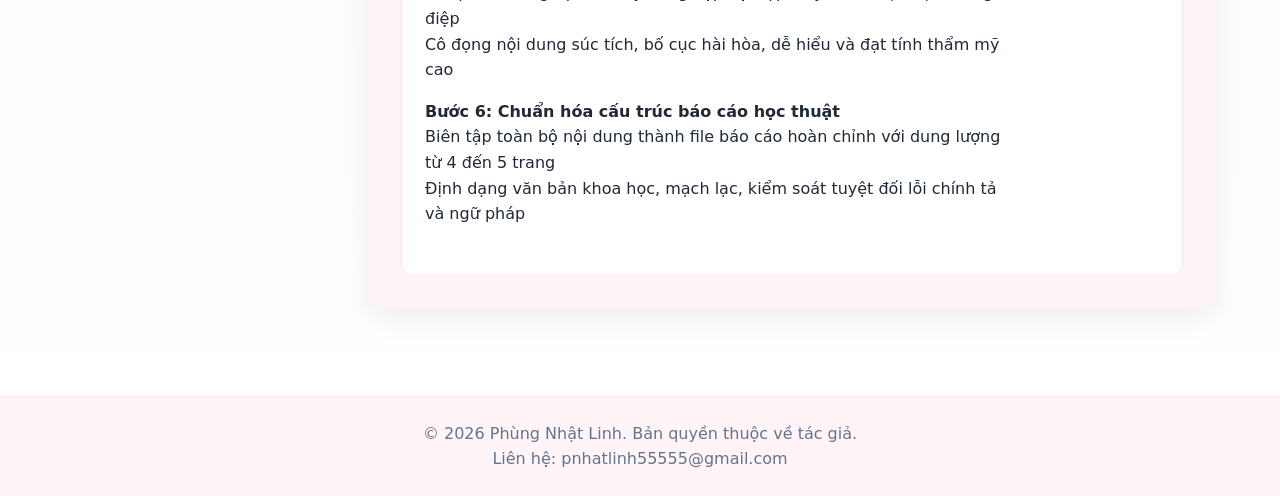
==== commit 1a928241: "3" ====
--- a/pages/report.html
+++ b/pages/report.html
@@ -56,22 +56,30 @@
                         
                         <h4 class="text-secondary">Trình bày bước làm:</h4>
                         <ul class="step-list">
-                            <li><strong>Bước 1: Chọn chủ đề chuyên sâu</strong><br>
-                                Chọn đề tài ngành học cụ thể, có tính thách thức; xác định rõ phạm vi/từ khóa
-                            </li>
-                            <li><strong>Bước 2: Thu thập tài liệu đa nguồn</strong><br>
-                                Tìm kiếm từ 4 loại nguồn bắt buộc + 1 nguồn nâng cao mở rộng<br>
-                                Thu thập trên 10 tài liệu (có ít nhất 5 bài báo khoa học chất lượng cao)
-                            </li>
-                            <li><strong>Bước 3: Đánh giá và lập bảng tổng hợp</strong><br>
-                                Phân tích sâu sắc từng tài liệu theo 5 tiêu chí: tác giả, xuất bản, phương pháp, trích dẫn, cập nhật<br>
-                                Thiết kế bảng tổng hợp, xếp hạng độ tin cậy khoa học
-                            </li>
-                            <li><strong>Bước 4: Hoàn thiện báo cáo & trích dẫn</strong><br>
-                                Viết báo cáo chuyên nghiệp (độ dài 3-4 trang)<br>
-                                Chuẩn hóa danh mục tài liệu tham khảo chính xác theo định dạng harvard<br>
-                            </li>
-                        </ul>
+                            <li><strong>Bước 1</strong><br>
+                                Mở và định vị: Nhấn Windows + E để mở File Explorer, vào ổ đĩa phụ hoặc thư mục Documents
+                            </li>
+                            <li><strong>Bước 2</strong><br>
+                                Tạo và đổi tên: Tạo thư mục ThucHanh_hotensinhvien, tạo tiếp tệp GhiChu.txt bên trong và đổi tên thành GhiChuQuanTrong.txt
+                            </li>
+                            <li><strong>Bước 3</strong><br>
+                                Tạo cấu trúc con: Tạo thêm một thư mục con tên là TaiLieu trong thư mục chính
+                            </li>
+                            <li><strong>Bước 4</strong><br>
+                                Sao chép (Copy): Chọn tệp GhiChuQuanTrong.txt, nhấn Ctrl + C rồi vào thư mục TaiLieu nhấn Ctrl + V
+                            </li>
+                            <li><strong>Bước 5</strong><br>
+                                Di chuyển (Cut): Tạo tệp DiChuyen.txt, chọn tệp nhấn Ctrl + X rồi vào thư mục TaiLieu nhấn Ctrl + V
+                            </li>
+                            <li><strong>Bước 6</strong><br>
+                                Xóa thường: Chọn tệp GhiChuQuanTrong.txt trong thư mục TaiLieu và nhấn phím Delete để đưa vào Thùng rác
+                            </li>
+                            <li><strong>Bước 7</strong><br>
+                                Xóa vĩnh viễn: Chọn tệp DiChuyen.txt và nhấn tổ hợp phím Shift + Delete để xóa bỏ hoàn toàn
+                            </li>
+                            <li><strong>Bước 8</strong><br>
+                                Khôi phục: Mở Recycle Bin trên màn hình chính, nhấn chuột phải vào tệp đã xóa và chọn Restore
+                            </li>
                     </div>
                 </section>
 
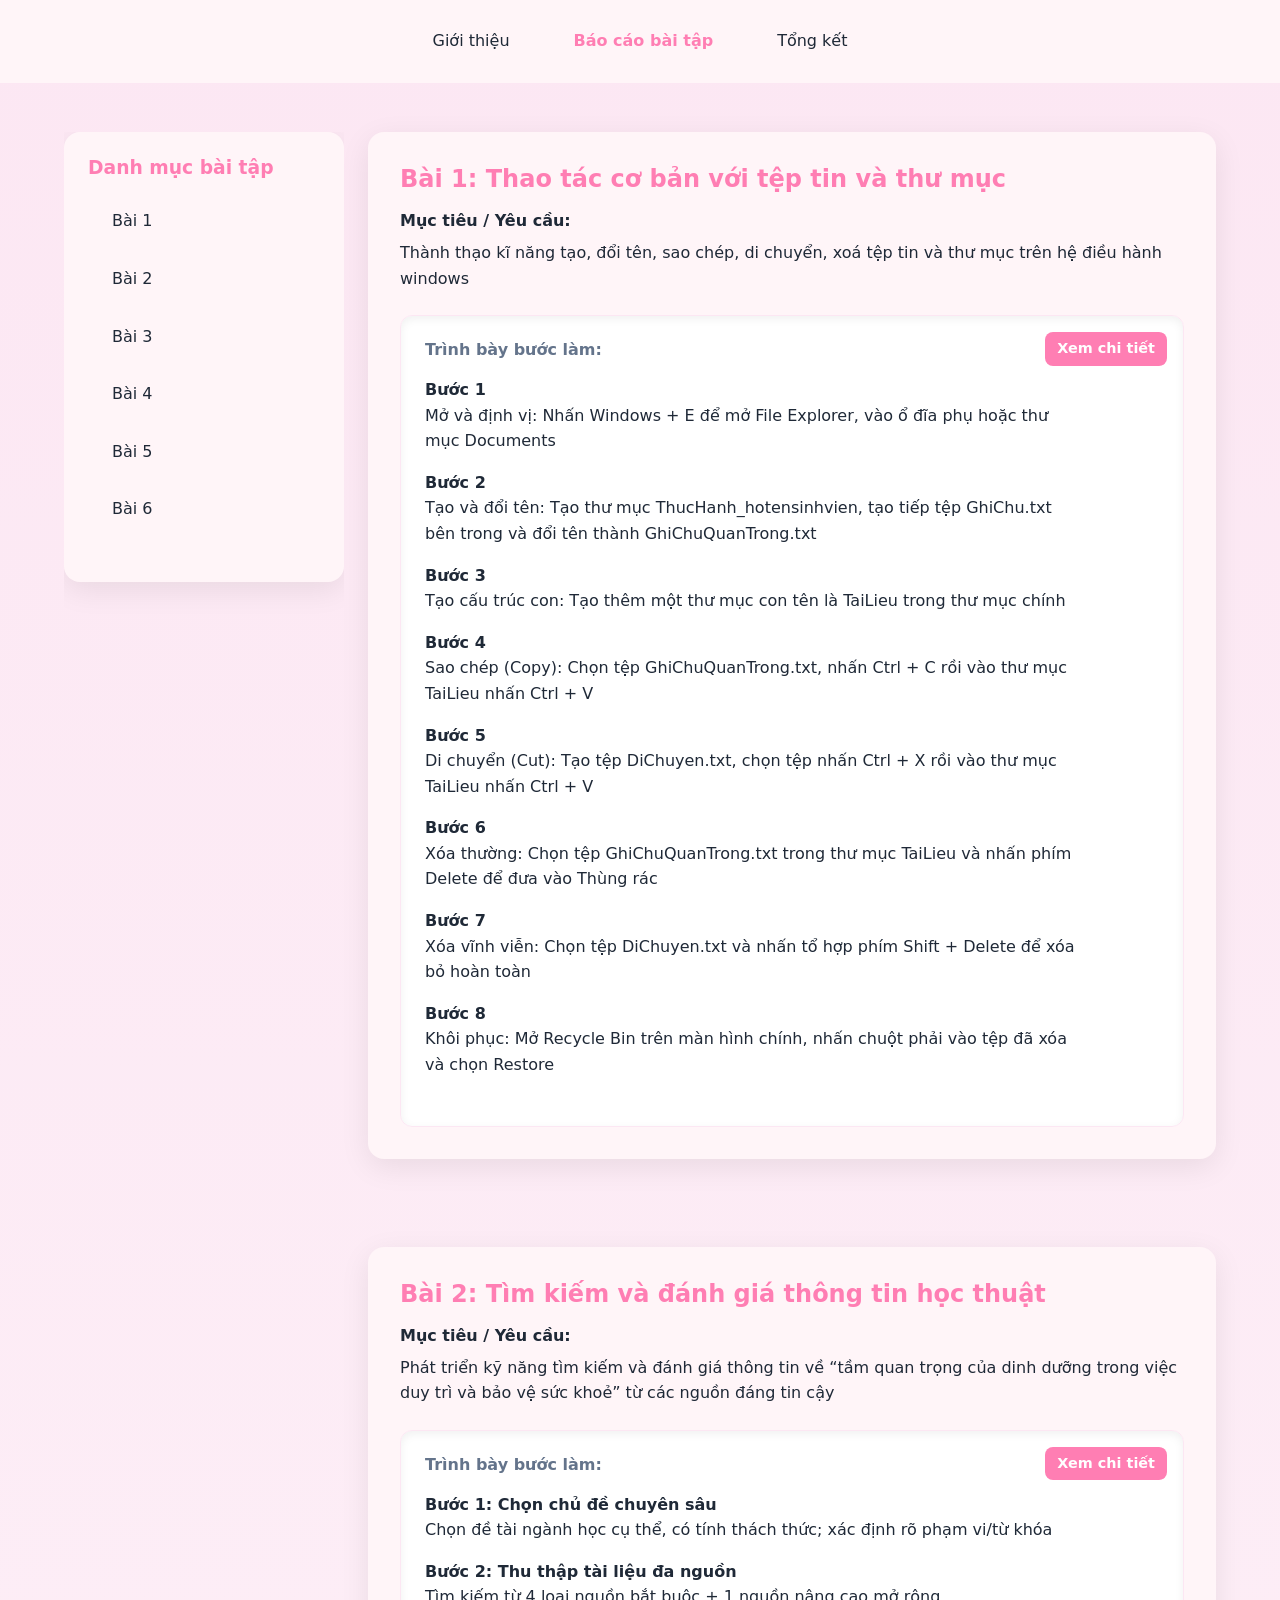
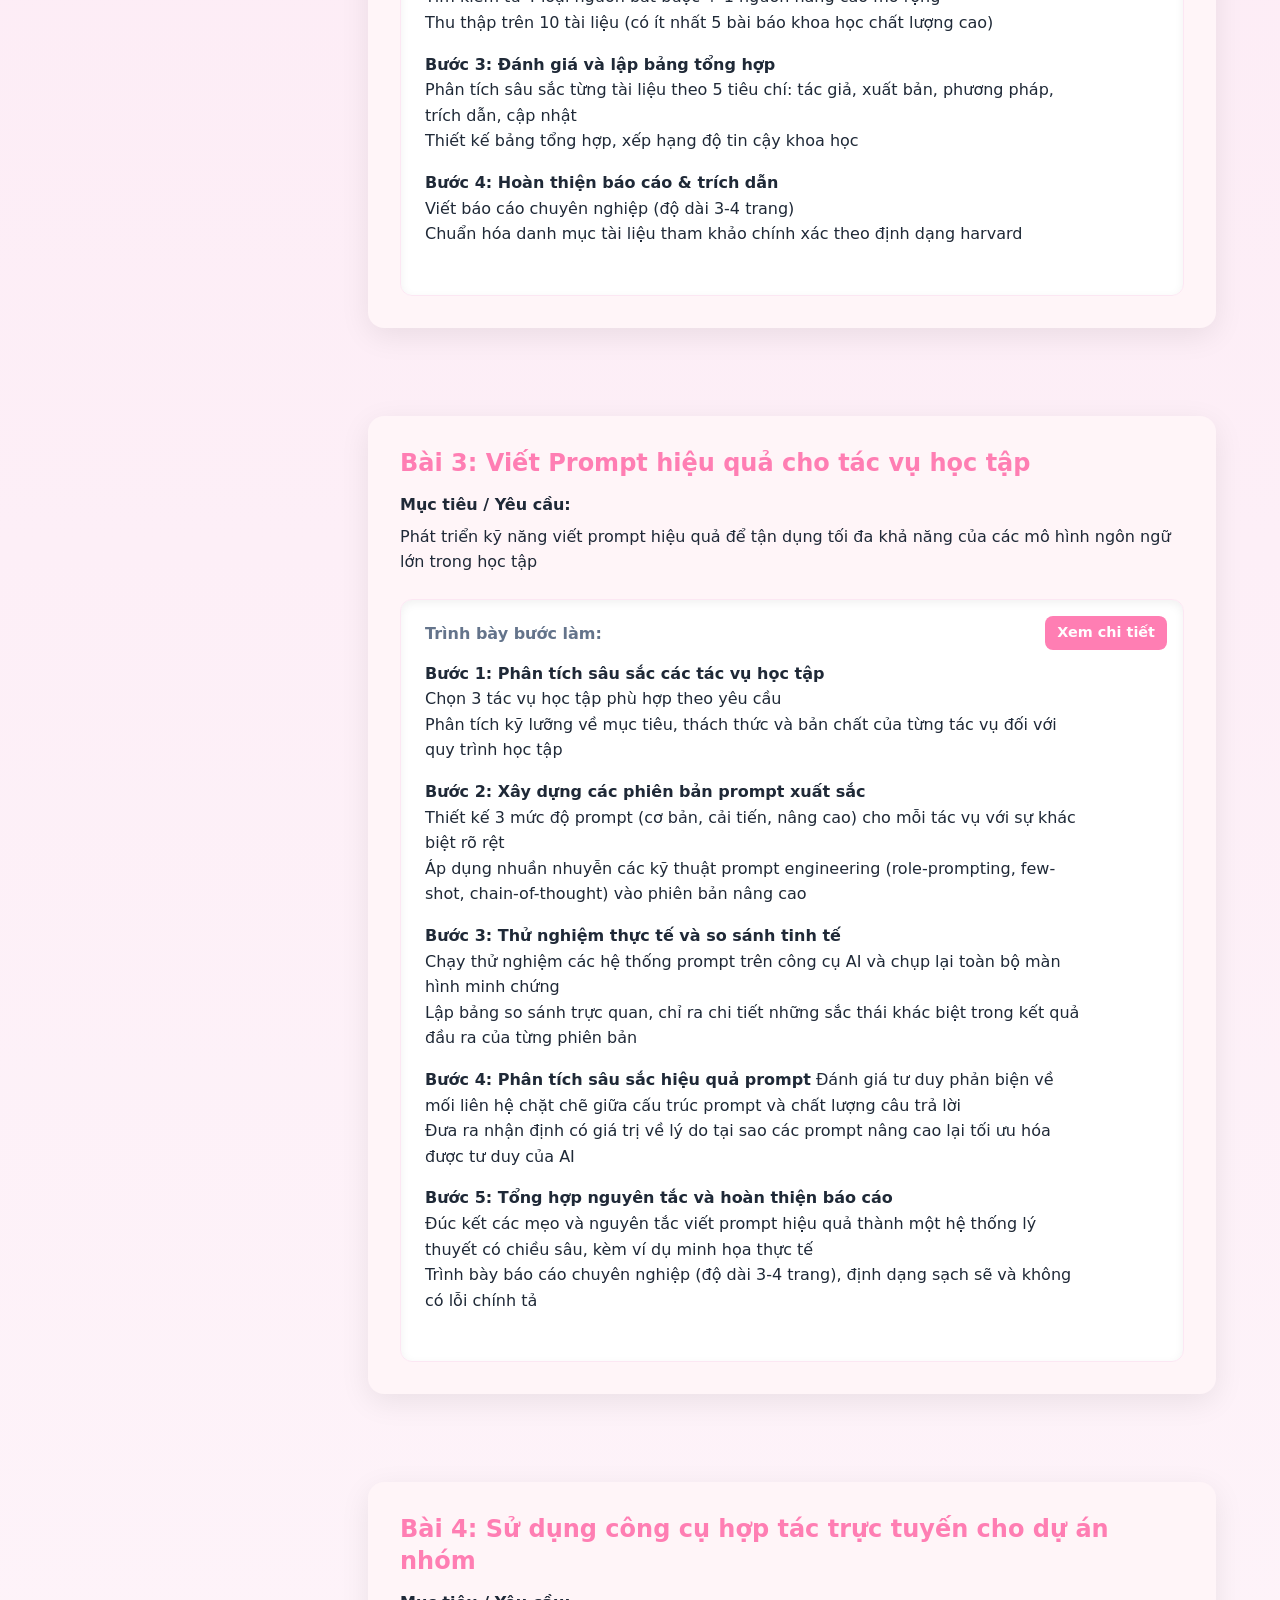
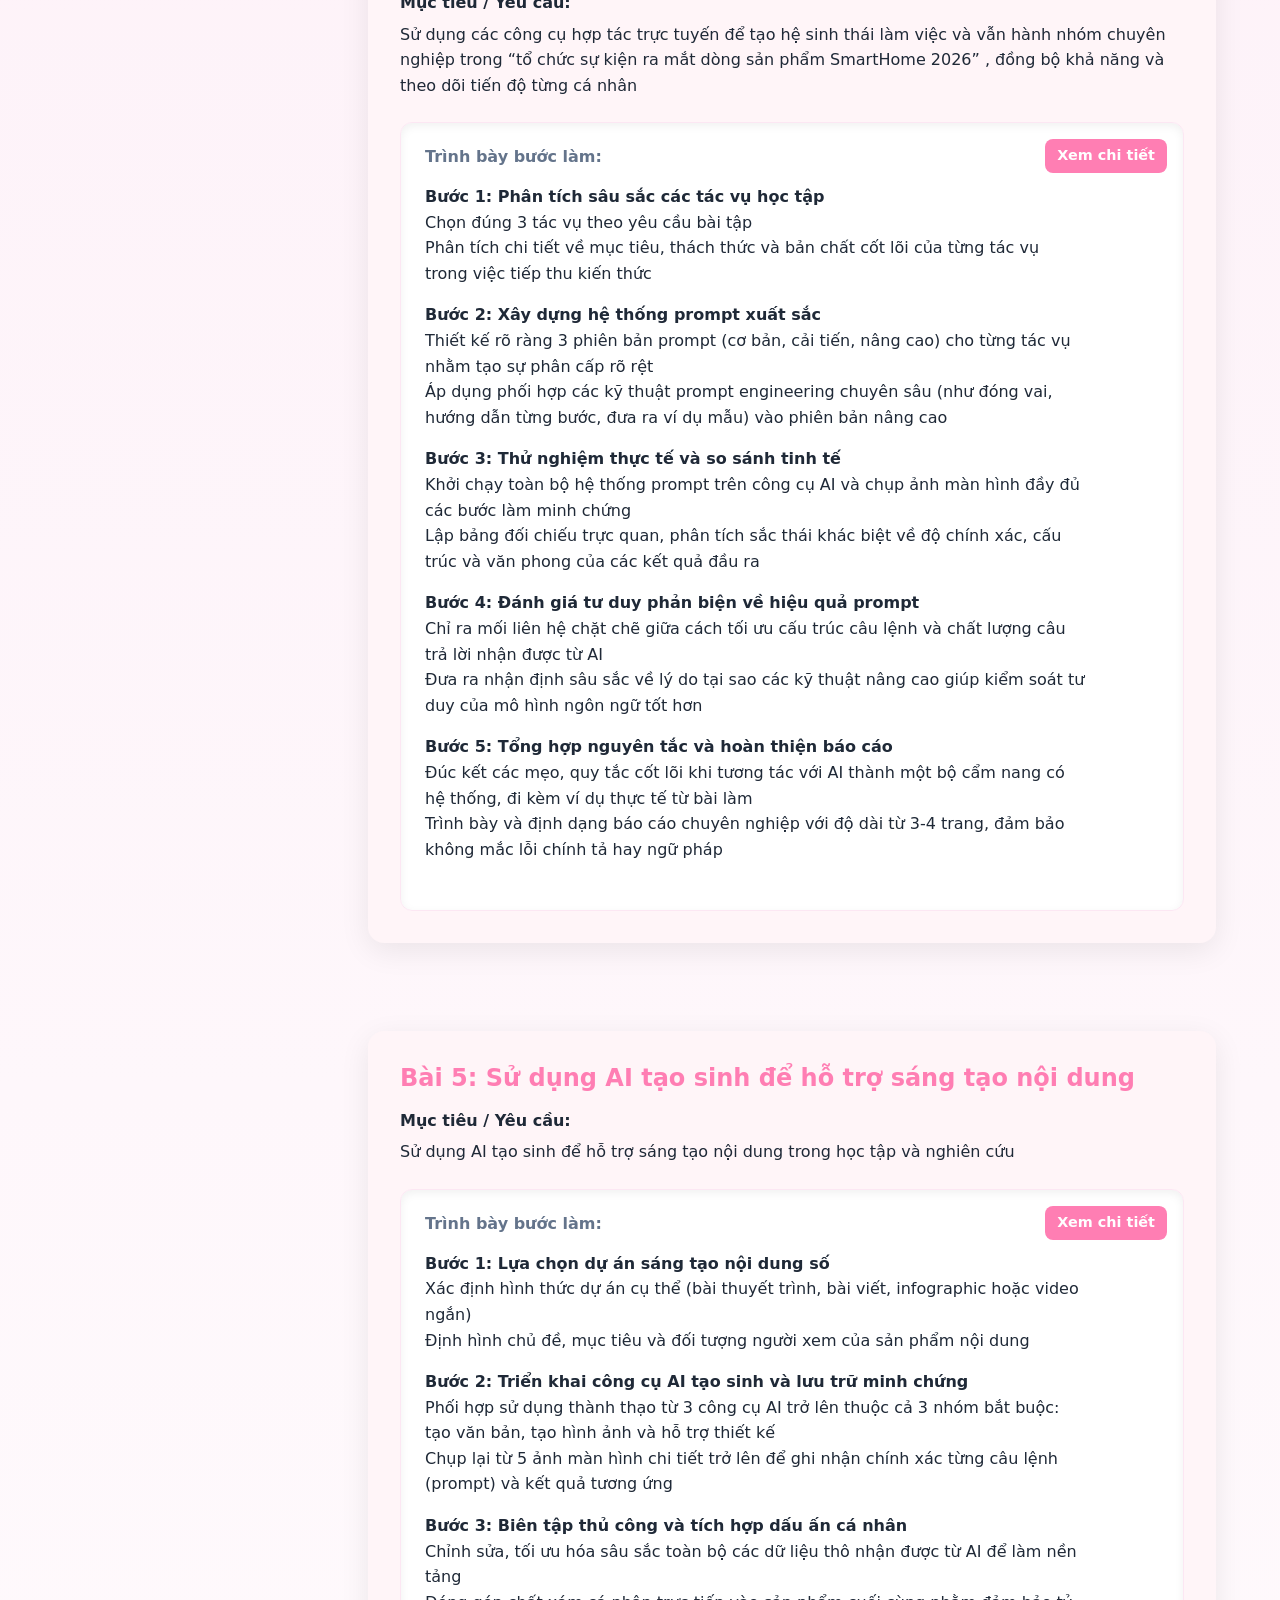
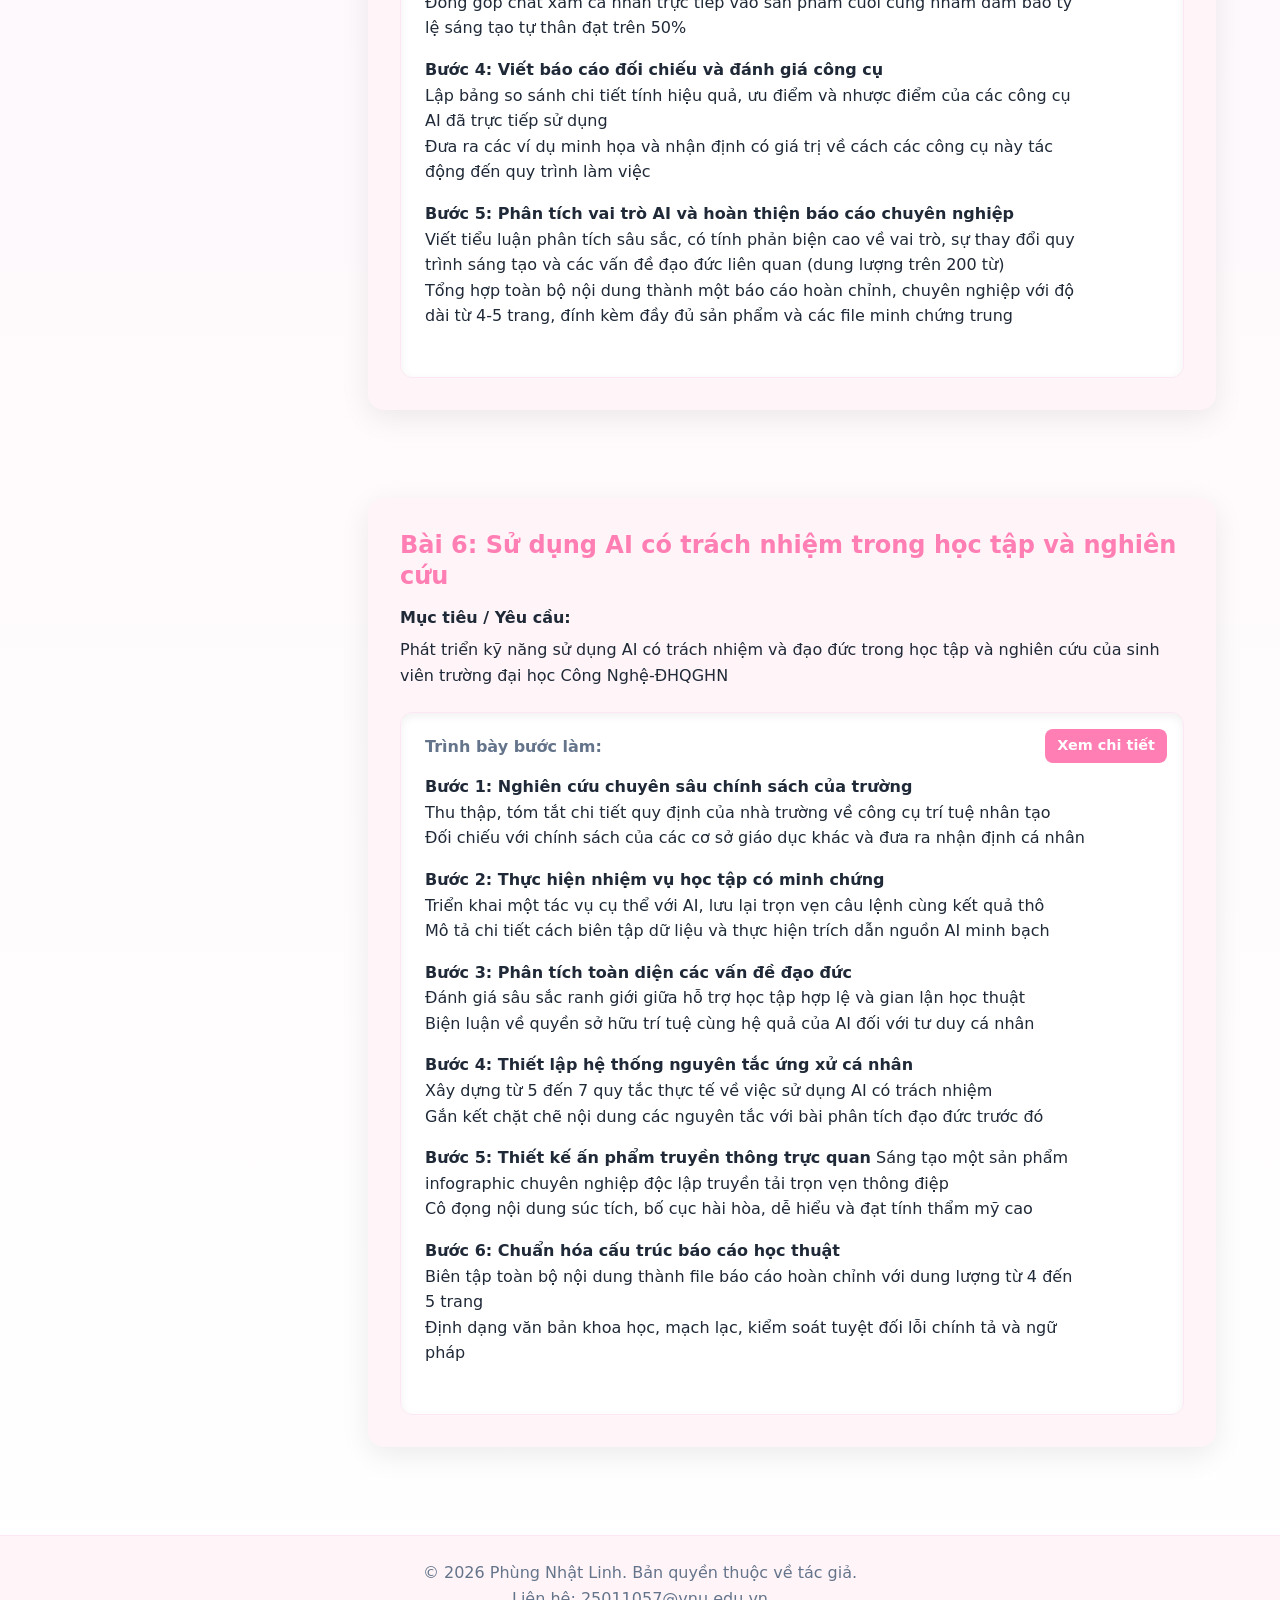
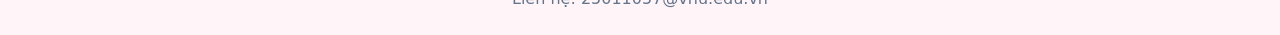
==== commit d46abff1: "update gioithieu" ====
--- a/pages/report.html
+++ b/pages/report.html
@@ -265,7 +265,7 @@
     <footer class="site-footer">
         <div class="container text-secondary flex flex-col items-center justify-center">
             <p>&copy; 2026 Phùng Nhật Linh. Bản quyền thuộc về tác giả.</p>
-            <p>Liên hệ: <a href="mailto:pnhatlinh55555@gmail.com" class="text-secondary hover:text-primary">pnhatlinh55555@gmail.com</a></p>
+            <p>Liên hệ: <a href="mailto:25011057@vnu.edu.vn" class="text-secondary hover:text-primary">25011057@vnu.edu.vn</a></p>
         </div>
     </footer>
 
--- a/assets/css/global.css
+++ b/assets/css/global.css
@@ -341,7 +341,7 @@
 /* Component: Danh sách bước làm */
 .step-list {
     padding-left: 20px;
-    width: 80%;
+    width: 90%;
     display: flex;
     flex-direction: column;
     gap: 8px;
